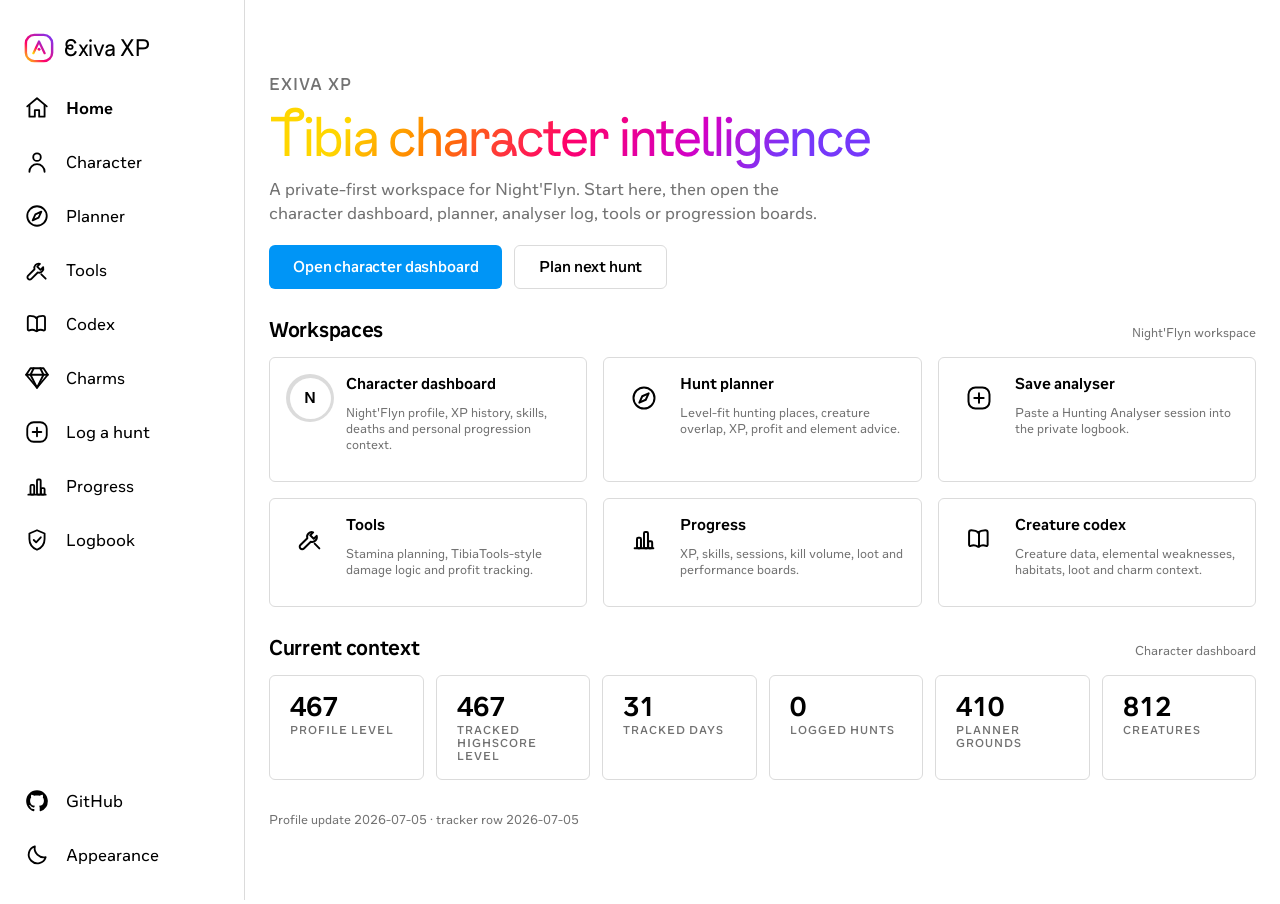
==== index.html @ 0beedae2 "Exiva XP owner-only history reset" ====
<!DOCTYPE html>
<html lang="en">
<head>
  <meta charset="UTF-8">
  <meta name="viewport" content="width=device-width, initial-scale=1.0">
  <meta name="description" content="Exiva XP — a private-first Tibia workspace for Night'Flyn's character dashboard, hunt planner, analyser log, tools, codex and progression analytics.">
  <title>Exiva XP</title>
  <link rel="icon" href="assets/img/mark.svg" type="image/svg+xml">
  <link rel="manifest" href="manifest.webmanifest">
  <link rel="apple-touch-icon" href="assets/img/icon-180.png">
  <meta name="theme-color" content="#ffffff" media="(prefers-color-scheme: light)">
  <meta name="theme-color" content="#0c1014" media="(prefers-color-scheme: dark)">
  <link rel="stylesheet" href="assets/css/base.css">
  <link rel="stylesheet" href="assets/css/pages.css">
</head>
<body>
  <a class="skip-link" href="#stage">Skip to content</a>
  <div class="shell">
    <aside id="rail" class="rail" aria-label="Sidebar"></aside>
    <main class="stage" id="main">
      <div class="stage-inner" id="stage">
        <noscript><p>Exiva XP needs JavaScript to read analysers and render the hunting data.</p></noscript>
        <div class="ghost" style="height:56px;margin-bottom:16px"></div>
        <div class="ghost" style="height:340px"></div>
      </div>
    </main>
  </div>
  <script type="module" src="assets/js/pages/home.js"></script>
</body>
</html>
---- assets/css/base.css ----
/*
 * Exiva XP — base layer: brand fonts, semantic tokens and the product app
 * shell (sidebar → icon rail → bottom tab bar). Token values come from the
 * Instagram Design System (nesleykent/instagram-design-system): light-first,
 * near-monochrome surfaces, one loud gradient, a single fixed action blue.
 */

/* ---------- brand typefaces ---------- */

@font-face {
  font-family: "Optimistic";
  src: url("../fonts/optimistic-vf.ttf") format("truetype");
  font-weight: 200 800;
  font-display: swap;
}
@font-face {
  font-family: "Instagram Sans Headline";
  src: url("../fonts/instagram-sans-headline.otf") format("opentype");
  font-weight: 400 800;
  font-display: swap;
}
@font-face {
  font-family: "Instagram Sans";
  src: url("../fonts/instagram-sans-regular.ttf") format("truetype");
  font-weight: 400;
  font-display: swap;
}
@font-face {
  font-family: "Instagram Sans";
  src: url("../fonts/instagram-sans-bold.ttf") format("truetype");
  font-weight: 700;
  font-display: swap;
}

/* ---------- tokens ---------- */

:root {
  /* brand gradient — the only saturated element */
  --grad-yellow: #FFD600;
  --grad-orange: #FF7A00;
  --grad-rose: #FF0169;
  --grad-magenta: #D300C5;
  --grad-purple: #7638FA;
  --grad-hero: linear-gradient(72.44deg, var(--grad-rose) 4.69%, var(--grad-magenta) 48.96%, var(--grad-purple) 92.19%);
  --grad-spectrum: linear-gradient(125deg, var(--grad-yellow) 15%, var(--grad-orange) 30%, var(--grad-rose), var(--grad-magenta) 70%, var(--grad-purple) 85%);
  --grad-story: conic-gradient(from 220deg, var(--grad-yellow), var(--grad-orange), var(--grad-rose), var(--grad-magenta), var(--grad-purple), var(--grad-yellow));

  /* semantic surfaces — light default */
  --surface: 255, 255, 255;
  --surface-2: 243, 245, 247;
  --surface-raised: 255, 255, 255;
  --ink: 0, 0, 0;
  --ink-2: 115, 115, 115;
  --icon: 38, 38, 38;
  --wash: 239, 239, 239;
  --line: 219, 219, 219;
  --line-strong: 168, 168, 168;
  --overlay: 0, 0, 0;
  --overlay-a: .05;

  /* fixed semantics — never theme-swap, matching the source's --web-always-* */
  --blue: 0, 149, 246;
  --blue-press: 24, 119, 242;
  --red: 237, 73, 86;
  --green: 88, 195, 34;
  --white-fixed: 255, 255, 255;

  /* element accents (data colour only) */
  --c-physical: 142, 142, 142;
  --c-earth: 88, 195, 34;
  --c-fire: 255, 122, 0;
  --c-energy: 118, 56, 250;
  --c-ice: 0, 149, 246;
  --c-holy: 255, 214, 0;
  --c-death: 211, 0, 197;

  /* type */
  --f-ui: "Optimistic", Montserrat, -apple-system, BlinkMacSystemFont, "Segoe UI", Helvetica, Arial, sans-serif;
  --f-wordmark: "Instagram Sans Headline", "Instagram Sans", "Helvetica Neue", Helvetica, Arial, sans-serif;
  --f-display: "Instagram Sans", "Helvetica Neue", Helvetica, Arial, sans-serif;
  --f-mono: ui-monospace, SFMono-Regular, Menlo, Consolas, monospace;

  /* spacing / shape / elevation */
  --s1: 4px; --s2: 8px; --s3: 12px; --s4: 16px; --s5: 20px;
  --s6: 24px; --s8: 32px; --s10: 40px; --s12: 48px; --s16: 64px;
  --r-sm: 4px; --r-input: 6px; --r-md: 8px; --r-lg: 12px; --r-xl: 16px;
  --r-pill: 1000px; --r-circle: 50%;
  --shadow-card: 0 2px 4px rgba(0,0,0,.1), 0 8px 16px rgba(0,0,0,.1);
  --shadow-float: 0 4px 12px rgba(0,0,0,.15);

  /* motion */
  --e-standard: cubic-bezier(.4, 0, .2, 1);
  --e-settle: cubic-bezier(.16, 1, .3, 1);
  --t-hover: 150ms;

  /* shell geometry */
  --rail: 245px;
  --rail-slim: 76px;
  --feed: 660px;
  --canvas: 1180px;

  color-scheme: light;
}

[data-appearance="dark"] {
  --surface: 12, 16, 20;
  --surface-2: 37, 41, 46;
  --surface-raised: 33, 35, 40;
  --ink: 245, 245, 245;
  --ink-2: 168, 168, 168;
  --icon: 245, 245, 245;
  --wash: 38, 38, 38;
  --line: 38, 38, 38;
  --line-strong: 85, 85, 85;
  --overlay: 255, 255, 255;
  --overlay-a: .1;
  color-scheme: dark;
}

@media (prefers-reduced-motion: reduce) {
  *, *::before, *::after { transition-duration: .01ms !important; animation-duration: .01ms !important; }
}

/* ---------- resets ---------- */

* { box-sizing: border-box; }

body {
  margin: 0;
  background: rgb(var(--surface));
  color: rgb(var(--ink));
  font-family: var(--f-ui);
  font-size: 14px;
  line-height: 18px;
  -webkit-font-smoothing: antialiased;
}

a { color: inherit; text-decoration: none; }
button { font-family: inherit; }
h1, h2, h3, h4 { margin: 0; font-weight: 700; }

.visually-hidden { position: absolute; width: 1px; height: 1px; overflow: hidden; clip: rect(0 0 0 0); }
.skip-link { position: fixed; left: -9999px; z-index: 200; background: rgb(var(--surface-raised)); padding: var(--s3) var(--s4); border-radius: var(--r-md); box-shadow: var(--shadow-float); }
.skip-link:focus { left: var(--s3); top: var(--s3); }
:focus-visible { outline: 2px solid rgb(var(--line-strong)); outline-offset: 2px; }

/* ---------- app shell ---------- */

.shell { display: flex; min-height: 100vh; }

.rail {
  position: sticky; top: 0; align-self: flex-start;
  width: var(--rail); height: 100vh; flex-shrink: 0;
  display: flex; flex-direction: column;
  padding: 8px 12px 20px;
  border-right: 1px solid rgb(var(--line));
  background: rgb(var(--surface));
  z-index: 50;
}

.wordmark {
  display: flex; align-items: center; gap: 10px;
  padding: 25px 12px 20px;
  font-family: var(--f-wordmark);
  font-weight: 700; font-size: 24px; letter-spacing: -.5px;
  white-space: nowrap;
}
.wordmark img, .wordmark svg { width: 30px; height: 30px; flex-shrink: 0; }

.rail-nav { display: flex; flex-direction: column; gap: 4px; flex: 1; }

.rail-item {
  display: flex; align-items: center; gap: 16px;
  padding: 12px; border: 0; border-radius: var(--r-md);
  background: transparent; color: rgb(var(--ink));
  font-size: 16px; line-height: 24px; font-weight: 400;
  cursor: pointer; white-space: nowrap;
  transition: background var(--t-hover) var(--e-standard);
}
.rail-item:hover { background: rgba(var(--overlay), var(--overlay-a)); }
.rail-item[aria-current="page"] { font-weight: 700; }
.rail-item svg { width: 26px; height: 26px; flex-shrink: 0; }

.rail-foot { display: flex; flex-direction: column; gap: 4px; }

/* icon rail on narrow desktop */
@media (max-width: 1100px) {
  .rail { width: var(--rail-slim); align-items: center; padding: 8px 8px 20px; }
  .wordmark span { display: none; }
  .wordmark { padding: 25px 0 20px; justify-content: center; }
  .rail-item span { display: none; }
  .rail-item { justify-content: center; width: 48px; }
}

/* bottom tab bar on mobile */
@media (max-width: 700px) {
  .shell { flex-direction: column; }
  .rail {
    position: fixed; top: auto; bottom: 0; left: 0; right: 0;
    width: 100%; height: 52px; flex-direction: row; align-items: center;
    justify-content: space-around; padding: 0 var(--s2);
    border-right: 0; border-top: 1px solid rgb(var(--line));
  }
  .wordmark, .rail-foot .theme-label { display: none; }
  .rail-nav { flex-direction: row; flex: 1; justify-content: space-around; gap: 0; }
  .rail-item { padding: 8px 6px; width: auto; }
  /* GitHub + appearance are utilities, not destinations — a floating
     corner cluster keeps the bottom tab bar to the real nav targets. */
  .rail-foot {
    position: fixed; top: var(--s2); right: var(--s2); z-index: 60;
    flex-direction: row; gap: 2px; padding: 2px;
    background: rgba(var(--surface), .92);
    backdrop-filter: blur(20px); -webkit-backdrop-filter: blur(20px);
    border: 1px solid rgb(var(--line)); border-radius: var(--r-pill);
  }
  .rail-foot .rail-item { padding: 8px; }
  /* the tab bar carries only the five daily-loop destinations; the rest
     stay in the desktop sidebar and on the home workspace grid */
  .rail-nav .rail-desktop-only { display: none; }
  main.stage { padding-bottom: 72px !important; }
}

main.stage {
  flex: 1; min-width: 0;
  padding: var(--s8) var(--s6) var(--s16);
}
.stage-inner { max-width: var(--canvas); margin: 0 auto; }
.stage-inner.narrow { max-width: var(--feed); }

/* ---------- primitives ----------
 * Button — three-tier action control (primary/secondary/tertiary), plus an
 * app-specific "destructive" tier using the system's own error colour.
 * Radius is 6px at every size — sizes vary padding/font only, never shape.
 */

.btn {
  display: inline-flex; align-items: center; justify-content: center; gap: var(--s2);
  min-height: 32px; padding: 7px var(--s4);
  border: 0; border-radius: var(--r-input);
  font-size: 14px; font-weight: 600; letter-spacing: -0.01em; cursor: pointer;
  transition: background var(--t-hover) var(--e-standard);
}
.btn-primary { background: rgb(var(--blue)); color: rgb(var(--white-fixed)); }
.btn-primary:hover { background: rgb(var(--blue-press)); }
.btn-secondary { background: rgb(var(--wash)); color: rgb(var(--ink)); }
.btn-secondary:hover { background: rgba(var(--overlay), calc(var(--overlay-a) * 2)); }
.btn-tertiary { background: transparent; color: rgb(var(--ink)); border: 1px solid rgb(var(--line)); }
.btn-tertiary:hover { background: rgba(var(--overlay), var(--overlay-a)); }
.btn-destructive { background: rgb(var(--red)); color: rgb(var(--white-fixed)); }
.btn[disabled] { opacity: .3; cursor: default; }
.btn-sm { min-height: 28px; padding: 5px var(--s3); font-size: 12px; }
.btn-lg { min-height: 44px; padding: 11px var(--s6); font-size: 15px; }

/* utility card — 6px radius matches the source's Card "utility" variant.
   The source keeps --shadow-card on at rest; here it's hover-only (.tile:hover)
   since hundreds of small cards render at once — an always-on shadow at this
   density reads as noisy, which conflicts with the source's own "used
   sparingly" guidance more than a resting-shadow mismatch would. */
.panel {
  background: rgb(var(--surface-raised));
  border: 1px solid rgb(var(--line));
  border-radius: var(--r-input);
}
.panel-pad { padding: var(--s5); }

.hairline { border: 0; border-top: 1px solid rgb(var(--line)); margin: var(--s5) 0; }

.eyebrow {
  font-size: 11px; line-height: 13px; font-weight: 600;
  letter-spacing: 1px; text-transform: uppercase;
  color: rgb(var(--ink-2));
}

.dim { color: rgb(var(--ink-2)); }
.fine { font-size: 12px; line-height: 16px; }
.num { font-variant-numeric: tabular-nums; }

input[type="text"], input[type="search"], input[type="number"], select, textarea {
  font-family: var(--f-ui); font-size: 14px;
  color: rgb(var(--ink));
  background: rgb(var(--surface-2));
  border: 1px solid transparent; border-radius: var(--r-input);
  padding: 8px 12px; min-height: 36px;
}
input:focus, select:focus, textarea:focus { outline: none; border-color: rgb(var(--line-strong)); }
textarea { width: 100%; font-family: var(--f-mono); font-size: 12px; line-height: 1.5; resize: vertical; }

label.lbl { display: grid; gap: 4px; }
label.lbl > .eyebrow { font-weight: 600; }
/* every filter field shares one width so a row of controls lines up evenly;
   lbl-wide/lbl-narrow are the only sanctioned exceptions (free text search,
   short numeric inputs) — never set width via inline style on a .lbl field. */
label.lbl > input, label.lbl > select { min-width: 160px; width: 100%; box-sizing: border-box; }
label.lbl.lbl-wide > input, label.lbl.lbl-wide > select { min-width: 220px; }
label.lbl.lbl-narrow > input, label.lbl.lbl-narrow > select { min-width: 96px; width: 96px; }
label.lbl > .sort-menu { min-width: 160px; width: 100%; box-sizing: border-box; }

/* Sort control — Apple HIG's menu pattern for a small mutually-exclusive
   option set: a button that opens an anchored list with a checkmark on the
   current choice, dismissed on pick or outside click. Replaces a native
   <select>, which read as an OS-chrome control next to the rest of this
   custom-styled system. */
.sort-menu { position: relative; }
.sort-menu-btn {
  display: flex; align-items: center; justify-content: space-between; gap: 8px;
  width: 100%; font-family: var(--f-ui); font-size: 14px; text-align: left; cursor: pointer;
  color: rgb(var(--ink)); background: rgb(var(--surface-2));
  border: 1px solid transparent; border-radius: var(--r-input);
  padding: 8px 12px; min-height: 36px;
}
.sort-menu-btn:hover { background: rgba(var(--overlay), calc(var(--overlay-a) * 2)); }
.sort-menu-btn:focus-visible, .sort-menu-btn[aria-expanded="true"] { outline: none; border-color: rgb(var(--line-strong)); }
.sort-menu-btn .value { overflow: hidden; text-overflow: ellipsis; white-space: nowrap; }
.sort-menu-btn .chevron { width: 16px; height: 16px; flex-shrink: 0; color: rgb(var(--ink-2)); transition: transform var(--t-hover) var(--e-standard); }
.sort-menu-btn[aria-expanded="true"] .chevron { transform: rotate(180deg); }
.sort-menu-list {
  position: absolute; top: calc(100% + 4px); left: 0; right: 0; z-index: 20;
  padding: 6px; margin: 0;
  background: rgb(var(--surface-raised)); border: 1px solid rgb(var(--line));
  border-radius: var(--r-lg); box-shadow: var(--shadow-float);
}
.sort-menu-item {
  display: flex; align-items: center; gap: 10px; width: 100%;
  padding: 9px 10px; border: 0; border-radius: var(--r-input);
  background: transparent; color: rgb(var(--ink)); font-family: var(--f-ui); font-size: 14px; text-align: left; cursor: pointer;
}
.sort-menu-item:hover { background: rgba(var(--overlay), var(--overlay-a)); }
.sort-menu-item .check { width: 16px; height: 16px; flex-shrink: 0; color: rgb(var(--blue)); visibility: hidden; }
.sort-menu-item[aria-checked="true"] .check { visibility: visible; }

/* gradient text — whole-word treatment only */
.grad-text {
  background: var(--grad-spectrum);
  -webkit-background-clip: text; background-clip: text;
  -webkit-text-fill-color: transparent; color: transparent;
}

/* story-ring avatar (grounds/creatures) */
.ring {
  display: inline-grid; place-items: center;
  width: 64px; height: 64px; border-radius: var(--r-circle);
  background: var(--grad-story);
  flex-shrink: 0;
}
.ring > .ring-core {
  display: grid; place-items: center;
  width: 56px; height: 56px; border-radius: var(--r-circle);
  background: rgb(var(--surface));
  font-weight: 700; font-size: 18px;
}
.ring.ring-quiet { background: rgb(var(--line)); }

.toast {
  position: fixed; left: 50%; bottom: var(--s6); transform: translateX(-50%);
  background: rgb(var(--ink)); color: rgb(var(--surface));
  padding: 10px var(--s5); border-radius: var(--r-md);
  font-size: 14px; z-index: 120; box-shadow: var(--shadow-float);
  animation: toast-rise .35s var(--e-settle);
}
@keyframes toast-rise { from { opacity: 0; transform: translate(-50%, 10px); } }
---- assets/css/pages.css ----
/* Exiva XP — page components layered on the shell primitives. */

/* ---------- home ---------- */

.hello {
  display: flex; flex-direction: column; gap: var(--s3);
  padding: var(--s10) 0 var(--s8);
}
.hello h1 {
  font-family: var(--f-wordmark);
  font-size: clamp(34px, 5vw, 56px); line-height: 1.02;
  letter-spacing: -2px; font-weight: 700;
}
.hello p { max-width: 560px; font-size: 16px; line-height: 24px; color: rgb(var(--ink-2)); margin: 0; }
.hello .actions { display: flex; gap: var(--s3); margin-top: var(--s2); flex-wrap: wrap; }

.pulse-row { display: grid; grid-template-columns: repeat(auto-fit, minmax(130px, 1fr)); gap: var(--s3); margin-bottom: var(--s8); }
.pulse { padding: var(--s4) var(--s5); }
.pulse .big { font-size: 26px; line-height: 28px; font-weight: 700; letter-spacing: 0; overflow-wrap: anywhere; }
.pulse .eyebrow { margin-top: 4px; }
.home-workspace .tile-top { align-items: flex-start; }
.home-workspace-icon {
  display: grid;
  place-items: center;
  width: 48px;
  height: 48px;
  flex: 0 0 48px;
  color: rgb(var(--ink));
}
.home-workspace-icon > svg {
  width: 28px;
  height: 28px;
}

/* stories rail of grounds */
.story-rail {
  display: flex; gap: var(--s4); overflow-x: auto;
  padding: var(--s4) 2px var(--s5);
  scrollbar-width: none;
}
.story-rail::-webkit-scrollbar { display: none; }
.story {
  display: flex; flex-direction: column; align-items: center; gap: 6px;
  width: 76px; flex-shrink: 0; text-align: center;
}
.story .cap {
  font-size: 12px; line-height: 15px; max-width: 76px;
  overflow: hidden; display: -webkit-box; -webkit-line-clamp: 2; -webkit-box-orient: vertical;
}
.story:hover .ring { filter: brightness(1.05); }

/* feed cards */
.feed { display: flex; flex-direction: column; gap: var(--s5); }
.post { overflow: hidden; }
.post-head { display: flex; align-items: center; gap: var(--s3); padding: var(--s3) var(--s4); }
.post-head .ring { width: 40px; height: 40px; }
.post-head .ring > .ring-core { width: 34px; height: 34px; font-size: 13px; }
.post-head .who { display: grid; }
.post-head .who b { font-size: 14px; }
.post-hero {
  display: grid; grid-template-columns: repeat(auto-fit, minmax(120px, 1fr));
  gap: 1px; background: rgb(var(--line));
  border-block: 1px solid rgb(var(--line));
}
.post-hero .cell { background: rgb(var(--surface-2)); padding: var(--s4); text-align: center; }
.post-hero .cell b { display: block; font-size: 18px; letter-spacing: -.3px; }
.post-body { padding: var(--s3) var(--s4) var(--s4); display: grid; gap: 6px; }

/* ---------- explore grid + filter bar ---------- */

.filter-bar {
  display: flex; flex-wrap: wrap; gap: var(--s2) var(--s3); align-items: flex-start;
  padding: var(--s4) 0 var(--s5);
  position: sticky; top: 0; z-index: 10;
  background: rgba(var(--surface), .92);
  backdrop-filter: blur(20px); -webkit-backdrop-filter: blur(20px);
}

/* .filter-more wraps every field except Search. On desktop it's `contents` —
   invisible to layout, its children are plain flex items of .filter-bar, so
   nothing above 700px changes. Below 700px it collapses behind a toggle
   button instead of packing 2-per-row, since even a packed grid still
   pushed the first result past the fold on real phones. */
.filter-toggle { display: none; }
.filter-more { display: contents; }

@media (max-width: 700px) {
  /* iOS Safari has a known compositing bug where a `position: sticky` element
     combined with `backdrop-filter` gets left behind as a stretched "ghost"
     copy mid-scroll, overlapping content below it. Drop both on mobile —
     the bar is short enough now (Search + a Filters toggle) that losing
     stick-while-scrolling isn't a real loss, and a plain flow bar sidesteps
     the whole bug class. */
  .filter-bar {
    flex-direction: column; align-items: stretch; gap: var(--s2); padding: var(--s3) 0 var(--s4);
    position: static; background: rgb(var(--surface));
    backdrop-filter: none; -webkit-backdrop-filter: none;
  }
  .filter-toggle {
    display: flex; align-items: center; justify-content: center; gap: 6px;
    min-height: 36px; padding: 0 var(--s4);
    background: rgb(var(--wash)); color: rgb(var(--ink));
    border: 0; border-radius: var(--r-input);
    font-size: 13px; font-weight: 600; cursor: pointer;
  }
  .filter-toggle .chevron { transition: transform var(--t-hover) var(--e-standard); }
  .filter-toggle[aria-expanded="true"] .chevron { transform: rotate(180deg); }
  .filter-more { display: none; grid-template-columns: 1fr 1fr; gap: var(--s2); }
  .filter-more.open { display: grid; }
  .filter-more .lbl, .filter-more .lbl-narrow { min-width: 0; width: auto; }
  .filter-more .lbl > input, .filter-more .lbl > select, .filter-more .lbl > .sort-menu,
  .filter-more .lbl-narrow > input, .filter-more .lbl-narrow > select { min-width: 0; width: 100%; }
  .filter-more > *:last-child { grid-column: 1 / -1; }
}

.count-line { margin: 0 0 var(--s3); }

.tiles { display: grid; grid-template-columns: repeat(auto-fill, minmax(280px, 1fr)); gap: var(--s4); }
.tile { display: flex; flex-direction: column; gap: var(--s3); padding: var(--s4); transition: box-shadow var(--t-hover) var(--e-standard); }
.tile:hover { box-shadow: var(--shadow-card); }
.tile-top { display: flex; align-items: center; gap: var(--s3); }
.tile-top .ring { width: 48px; height: 48px; }
.tile-top .ring > .ring-core { width: 41px; height: 41px; font-size: 15px; }
.tile-top .name { font-weight: 700; font-size: 15px; line-height: 19px; }
.tile-stats { display: flex; gap: var(--s5); }
.tile-stats .stat b { display: block; font-size: 16px; }
.tile-tags { display: flex; flex-wrap: wrap; gap: 6px; }

/* Badge — the source Badge component verbatim (the "LIVE" pattern): solid
   tone fill, white 11px/700 uppercase, 4px radius. Reserved for genuine
   STATUS indicators only: basis (Curated/Logged/Blended), admin's
   rules-check (Faulted/Flagged/Clean), evidence provenance. The neutral
   fill is the fixed 38,38,38 primary-icon value in both appearances —
   tone colours never theme-swap. */
.badge {
  display: inline-flex; align-items: center; gap: 4px;
  padding: 3px 7px; border-radius: var(--r-sm);
  font-size: 11px; line-height: 13px; font-weight: 700;
  letter-spacing: .5px; text-transform: uppercase;
  color: rgb(var(--white-fixed)); background: rgb(38, 38, 38);
  white-space: nowrap;
}
.badge-success { background: rgb(var(--green)); }
.badge-info { background: rgb(var(--blue)); }
.badge-error { background: rgb(var(--red)); }
/* the source Badge has no caution tone — the brand gradient's orange stop
   is the sanctioned extension (it is already the fire data colour) */
.badge-warning { background: rgb(var(--c-fire)); }

/* Pill — Exiva's quiet data/label chip (not a source component): soft wash
   fill, ink text. Categorical metadata (vocations, family/tier/rarity,
   loot, habitats) and the element readouts (pillEl) live here — solid
   uppercase badges on every label would out-shout the content. The source's
   Tag is NOT this either: that's the interactive filter chip from the brand
   type-tester, and this app currently has no such control. */
.pill {
  display: inline-flex; align-items: center; gap: 5px;
  padding: 2px 10px; border-radius: var(--r-pill);
  font-size: 12px; line-height: 18px; font-weight: 600;
  background: rgb(var(--wash)); color: rgb(var(--ink));
  white-space: nowrap;
}
/* element badges carry their element as a tone, exactly like the semantic
   tones below tint theirs: a soft wash of the element colour. Text stays
   ink for contrast (holy yellow and ice blue are unreadable as text
   colours in light mode). No dot — the source Badge has no such part. */
.pill[class*="el-"] { background: rgba(var(--el), .14); }
/* semantic tones, not colour names — matches the source Badge component's
   tone system (a fixed vocabulary of meanings, not literal hues) */
.pill-info { background: rgba(var(--blue), .12); color: rgb(var(--blue)); }
.pill-success { background: rgba(var(--green), .14); color: rgb(0, 130, 20); }
[data-appearance="dark"] .pill-success { color: rgb(var(--green)); }
.pill-error { background: rgba(var(--red), .12); color: rgb(var(--red)); }
.pill-warning { background: rgba(var(--c-fire), .14); color: rgb(var(--c-fire)); }

.el-physical { --el: var(--c-physical); }
.el-earth { --el: var(--c-earth); }
.el-fire { --el: var(--c-fire); }
.el-energy { --el: var(--c-energy); }
.el-ice { --el: var(--c-ice); }
.el-holy { --el: var(--c-holy); }
.el-death { --el: var(--c-death); }

/* creature artwork (official Tibia library GIFs) */
.critter {
  width: 48px; height: 48px; object-fit: contain;
  image-rendering: pixelated; flex-shrink: 0;
}
.critter-lg { width: 84px; height: 84px; }
.art-disc {
  display: grid; place-items: center; flex-shrink: 0;
  background: rgb(var(--surface-2)); border-radius: var(--r-lg);
}
.tile-top .art-disc { width: 56px; height: 56px; }
.masthead .art-disc { width: 108px; height: 108px; }

/* trust meter (confidence) */
.trust { display: inline-flex; align-items: center; gap: 6px; font-size: 12px; color: rgb(var(--ink-2)); }
.trust .seg { display: inline-flex; gap: 2px; }
.trust .seg i { width: 10px; height: 4px; border-radius: 2px; background: rgb(var(--wash)); }
.trust .seg i.on { background: rgb(var(--green)); }

/* ---------- data table ---------- */

.sheet { overflow-x: auto; }
table.grid { width: 100%; border-collapse: collapse; font-size: 14px; }
table.grid th, table.grid td { padding: 10px var(--s4); text-align: left; white-space: nowrap; }
table.grid th {
  font-size: 11px; letter-spacing: 1px; text-transform: uppercase; font-weight: 600;
  color: rgb(var(--ink-2)); border-bottom: 1px solid rgb(var(--line));
  cursor: pointer; user-select: none; position: sticky; top: 0;
  background: rgb(var(--surface-raised));
}
table.grid th.on { color: rgb(var(--ink)); }
table.grid td { border-bottom: 1px solid rgb(var(--line)); }
table.grid tr:last-child td { border-bottom: 0; }
table.grid tbody tr:hover { background: rgba(var(--overlay), var(--overlay-a)); }
table.grid .num { text-align: right; }
table.grid a { color: rgb(var(--blue)); font-weight: 600; }
.ok { color: rgb(var(--green)); font-weight: 600; }
.bad { color: rgb(var(--red)); font-weight: 600; }

/* ---------- detail pages ---------- */

.masthead { display: flex; align-items: center; gap: var(--s5); padding: var(--s6) 0 var(--s5); flex-wrap: wrap; }
.masthead .ring { width: 88px; height: 88px; }
.masthead .ring > .ring-core { width: 78px; height: 78px; font-size: 26px; }
.masthead h1 { font-size: 28px; line-height: 32px; letter-spacing: -.5px; }
.masthead .sub { display: flex; gap: var(--s2); flex-wrap: wrap; margin-top: var(--s2); }

.duo { display: grid; gap: var(--s4); grid-template-columns: 1fr; }
@media (min-width: 880px) { .duo { grid-template-columns: 1fr 1fr; } }

.facts { display: grid; grid-template-columns: repeat(auto-fit, minmax(140px, 1fr)); gap: var(--s2); }
.fact { background: rgb(var(--surface-2)); border-radius: var(--r-md); padding: 10px var(--s3); }
.fact b { display: block; font-size: 15px; }
.fact .meta-line { display: block; }

/* element meter */
.meter { display: grid; grid-template-columns: 68px 1fr 44px; gap: var(--s2); align-items: center; font-size: 13px; }
.meter + .meter { margin-top: 7px; }
.meter .lane { height: 7px; border-radius: var(--r-pill); background: rgb(var(--surface-2)); position: relative; overflow: visible; }
.meter .lane > .fill { position: absolute; inset: 0 auto 0 0; border-radius: var(--r-pill); background: rgb(var(--el, var(--ink-2))); }
.meter .lane > .baseline { position: absolute; top: -3px; bottom: -3px; width: 1px; background: rgb(var(--line-strong)); }
.meter .val { text-align: right; color: rgb(var(--ink-2)); }

.tips { margin: 0; padding-left: 18px; display: grid; gap: 6px; font-size: 14px; line-height: 20px; }

/* ---------- submit flow ---------- */

.steps { counter-reset: step; display: grid; gap: var(--s5); }
.step { position: relative; }
.step > .step-head { display: flex; align-items: center; gap: var(--s3); margin-bottom: var(--s3); }
.step > .step-head::before {
  counter-increment: step; content: counter(step);
  display: grid; place-items: center;
  width: 26px; height: 26px; border-radius: var(--r-circle);
  background: rgb(var(--ink)); color: rgb(var(--surface));
  font-size: 13px; font-weight: 700;
}
.step > .step-head h2 { font-size: 18px; }

.guess-list { display: grid; gap: var(--s2); }
.guess {
  display: flex; align-items: center; gap: var(--s3);
  padding: var(--s3) var(--s4); cursor: pointer;
  border: 1.5px solid rgb(var(--line)); border-radius: var(--r-input);
  background: rgb(var(--surface-raised));
  transition: border-color var(--t-hover) var(--e-standard);
}
.guess:hover { background: rgba(var(--overlay), var(--overlay-a)); }
.guess.picked { border-color: rgb(var(--blue)); }
.guess .pct { margin-left: auto; font-weight: 700; font-size: 15px; }

.note { border-radius: var(--r-md); padding: var(--s3) var(--s4); font-size: 14px; margin: var(--s2) 0; }
.note-red { background: rgba(var(--red), .08); color: rgb(var(--red)); }
.note-amber { background: rgba(var(--c-fire), .1); color: rgb(160, 80, 0); }
[data-appearance="dark"] .note-amber { color: rgb(var(--c-fire)); }
.note-green { background: rgba(var(--green), .1); color: rgb(0, 130, 20); }
[data-appearance="dark"] .note-green { color: rgb(var(--green)); }

.form-row { display: flex; flex-wrap: wrap; gap: var(--s3); }

/* ---------- character tools ---------- */

.tool-grid {
  display: grid;
  grid-template-columns: repeat(auto-fit, minmax(320px, 1fr));
  gap: var(--s4);
  align-items: start;
}
.tool-card {
  display: grid;
  gap: var(--s4);
}
.tool-wide {
  grid-column: 1 / -1;
}
.tool-head {
  display: flex;
  align-items: baseline;
  justify-content: space-between;
  gap: var(--s3);
}
.tool-head h2 {
  font-size: 18px;
  letter-spacing: -.2px;
}
.tool-fields {
  display: flex;
  flex-wrap: wrap;
  gap: var(--s3);
  align-items: end;
}
.tool-fields .lbl {
  min-width: 0;
}
.tool-result {
  display: grid;
  gap: var(--s3);
}
.tool-kpis {
  display: grid;
  grid-template-columns: repeat(auto-fit, minmax(126px, 1fr));
  gap: var(--s2);
}
.tool-kpis > span {
  display: grid;
  gap: 3px;
  min-height: 66px;
  padding: 10px var(--s3);
  background: rgb(var(--surface-2));
  border-radius: var(--r-md);
}
.tool-kpis b {
  font-size: 18px;
  line-height: 22px;
  font-variant-numeric: tabular-nums;
}
.tool-kpis small {
  color: rgb(var(--ink-2));
  font-size: 12px;
  line-height: 16px;
}
.mini-list {
  display: grid;
  gap: 6px;
  font-size: 13px;
  line-height: 18px;
}
.mini-list > span {
  padding: 8px 0;
  border-top: 1px solid rgb(var(--line));
}
.tool-creature-line {
  display: flex;
  align-items: center;
  gap: var(--s3);
}
.tool-creature-line > div {
  display: grid;
  gap: 2px;
}
.tool-result-grid {
  display: grid;
  grid-template-columns: repeat(auto-fill, minmax(270px, 1fr));
  gap: var(--s3);
}
.tool-mini-card {
  display: grid;
  gap: var(--s3);
  padding: var(--s4);
  border: 1px solid rgb(var(--line));
  border-radius: var(--r-input);
  background: rgb(var(--surface-raised));
  transition: background var(--t-hover) var(--e-standard), box-shadow var(--t-hover) var(--e-standard);
}
.tool-mini-card:hover {
  background: rgba(var(--overlay), var(--overlay-a));
  box-shadow: var(--shadow-card);
}
.tool-mini-card .tile-top {
  min-height: 56px;
}
.tool-creatures {
  margin: 0;
  overflow: hidden;
  text-overflow: ellipsis;
  white-space: nowrap;
}
.tool-columns {
  display: grid;
  grid-template-columns: repeat(auto-fit, minmax(240px, 1fr));
  gap: var(--s5);
}
.tool-columns .eyebrow {
  margin: 0 0 var(--s2);
}

@media (max-width: 700px) {
  .tool-grid { grid-template-columns: 1fr; }
  .tool-fields .lbl,
  .tool-fields .lbl.lbl-wide,
  .tool-fields .lbl.lbl-narrow { width: 100%; }
  .tool-fields .lbl > input,
  .tool-fields .lbl > select,
  .tool-fields .lbl.lbl-wide > input,
  .tool-fields .lbl.lbl-narrow > input,
  .tool-fields .lbl.lbl-narrow > select { min-width: 0; width: 100%; }
}

/* ---------- charts ---------- */

.viz { position: relative; }
.viz svg { display: block; width: 100%; height: auto; }
/* hover readout for flow() charts (attachFlowHover) */
.viz-tip {
  position: absolute; transform: translate(-50%, -130%);
  padding: 3px 8px; font-size: 12px; white-space: nowrap; pointer-events: none; z-index: 5;
  background: rgb(var(--surface-raised)); border: 1px solid rgb(var(--line));
  border-radius: var(--r-input); box-shadow: var(--shadow-float);
}
.viz .vbar { fill: rgb(var(--blue)); }
.viz .vbar:hover { fill: rgb(var(--blue-press)); }
.viz .vlabel { fill: rgb(var(--ink)); font-size: 12px; font-family: var(--f-ui); }
.viz .vvalue { fill: rgb(var(--ink-2)); font-size: 12px; font-family: var(--f-ui); }
.viz .vaxis { stroke: rgb(var(--line)); }
.viz .vtick { fill: rgb(var(--ink-2)); font-size: 11px; font-family: var(--f-ui); }
.viz .vline { fill: none; stroke: rgb(var(--blue)); stroke-width: 2; stroke-linecap: round; }
.viz .varea { fill: rgba(var(--blue), .1); }
.viz .vdot { fill: rgb(var(--blue)); }

.chart-controls { display: flex; justify-content: space-between; align-items: flex-start; gap: var(--s4); margin-bottom: var(--s3); flex-wrap: wrap; }
.chart-control-groups { display: flex; gap: var(--s2); flex-wrap: wrap; justify-content: flex-end; }
.chart-button-group { display: flex; gap: 6px; flex-wrap: wrap; }
.chart-controls .btn[aria-pressed="true"] { background: rgb(var(--ink)); border-color: rgb(var(--ink)); color: rgb(var(--surface)); }
#online-dynamic { scroll-margin-top: 84px; }
.timezone-controls { margin-bottom: var(--s4); }
.timezone-context { align-self: end; padding-bottom: 9px; }

.section { margin-top: var(--s8); }
.section > .section-bar { display: flex; align-items: baseline; justify-content: space-between; gap: var(--s3); margin-bottom: var(--s4); flex-wrap: wrap; }
.section > .section-bar h2 { font-size: 20px; letter-spacing: -.3px; }
.section-subhead { display: flex; align-items: baseline; justify-content: space-between; gap: var(--s3); margin: var(--s5) 0 var(--s2); flex-wrap: wrap; }
.section-subhead h3 { font-size: 15px; }
.section > .section-bar .fine,
.section-subhead .fine { min-width: 0; overflow-wrap: anywhere; }

@media (max-width: 700px) {
  .pulse { padding: var(--s3); }
  .pulse .big { font-size: 22px; line-height: 24px; }
}

/* skeleton shimmer */
.ghost {
  border-radius: var(--r-input);
  background: linear-gradient(90deg, rgb(var(--surface-2)) 25%, rgb(var(--wash)) 50%, rgb(var(--surface-2)) 75%);
  background-size: 200% 100%;
  animation: ghost 1.3s var(--e-standard) infinite;
}
@keyframes ghost { to { background-position: -200% 0; } }
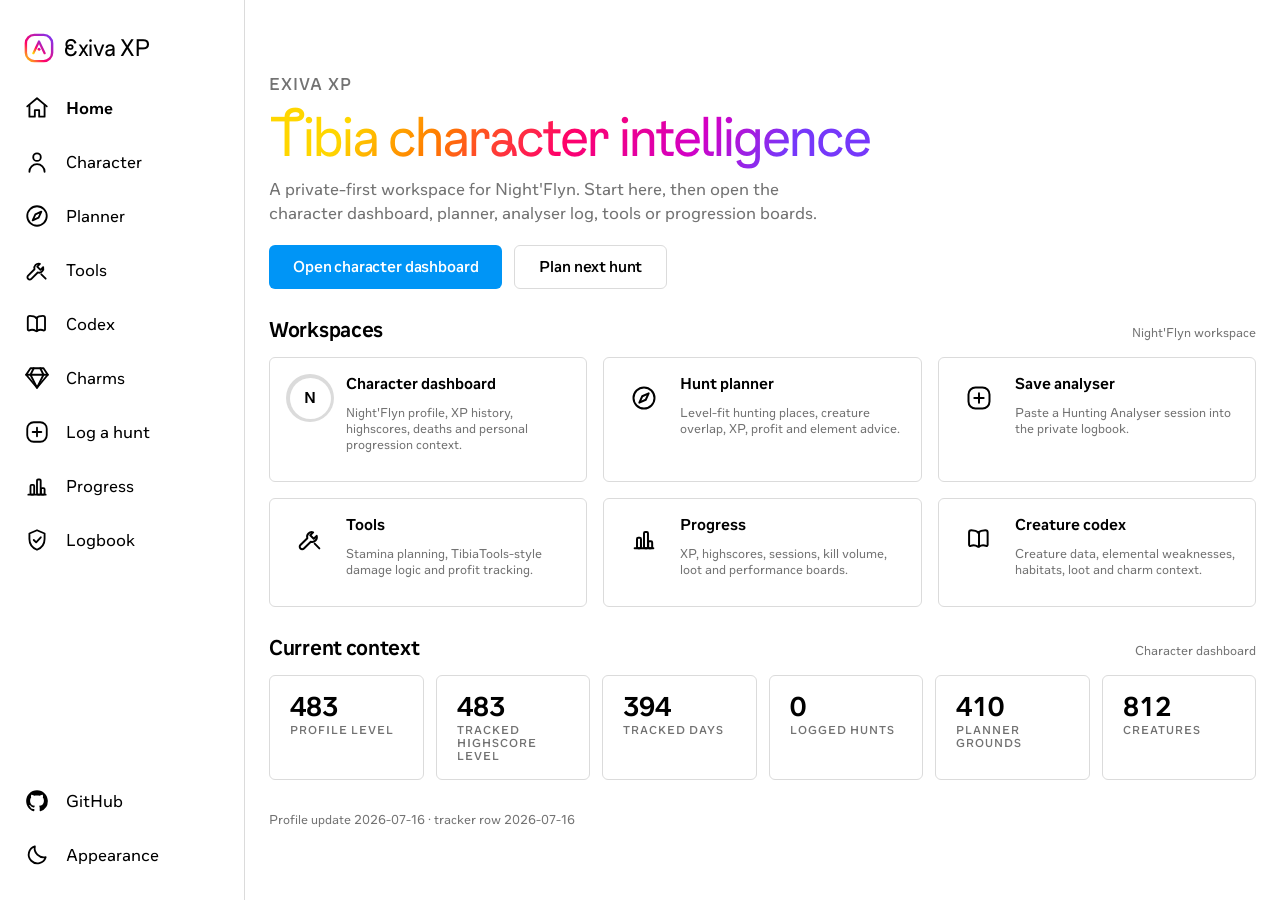
==== commit 05bc96cc: "fix: mobile chrome ignored the iPhone home-indicator safe area manifest.webmanifest declares "displa" ====
--- a/index.html
+++ b/index.html
@@ -2,7 +2,7 @@
 <html lang="en">
 <head>
   <meta charset="UTF-8">
-  <meta name="viewport" content="width=device-width, initial-scale=1.0">
+  <meta name="viewport" content="width=device-width, initial-scale=1.0, viewport-fit=cover">
   <meta name="description" content="Exiva XP — a private-first Tibia workspace for Night'Flyn's character dashboard, hunt planner, analyser log, tools, codex and progression analytics.">
   <title>Exiva XP</title>
   <link rel="icon" href="assets/img/mark.svg" type="image/svg+xml">
--- a/assets/css/base.css
+++ b/assets/css/base.css
@@ -88,9 +88,10 @@
   --shadow-card: 0 2px 4px rgba(0,0,0,.1), 0 8px 16px rgba(0,0,0,.1);
   --shadow-float: 0 4px 12px rgba(0,0,0,.15);
 
-  /* motion */
-  --e-standard: cubic-bezier(.4, 0, .2, 1);
-  --e-settle: cubic-bezier(.16, 1, .3, 1);
+  /* motion — curves match the source's --ig-ease-standard/--ig-ease-confident/--ig-ease-settle exactly */
+  --e-standard: cubic-bezier(.33, 0, .67, 1);
+  --e-confident: cubic-bezier(.7, 0, .3, 1);
+  --e-settle: cubic-bezier(0, .61, .28, .92);
   --t-hover: 150ms;
 
   /* shell geometry */
@@ -197,17 +198,20 @@
   .shell { flex-direction: column; }
   .rail {
     position: fixed; top: auto; bottom: 0; left: 0; right: 0;
-    width: 100%; height: 52px; flex-direction: row; align-items: center;
-    justify-content: space-around; padding: 0 var(--s2);
+    width: 100%; height: calc(52px + env(safe-area-inset-bottom));
+    flex-direction: row; align-items: center;
+    justify-content: space-around; padding: 0 var(--s2) env(safe-area-inset-bottom);
     border-right: 0; border-top: 1px solid rgb(var(--line));
   }
   .wordmark, .rail-foot .theme-label { display: none; }
   .rail-nav { flex-direction: row; flex: 1; justify-content: space-around; gap: 0; }
   .rail-item { padding: 8px 6px; width: auto; }
+  /* source IOSTabBar spec: icons render at 27px when the bar carries no labels */
+  .rail-nav .rail-item svg { width: 27px; height: 27px; }
   /* GitHub + appearance are utilities, not destinations — a floating
      corner cluster keeps the bottom tab bar to the real nav targets. */
   .rail-foot {
-    position: fixed; top: var(--s2); right: var(--s2); z-index: 60;
+    position: fixed; top: calc(var(--s2) + env(safe-area-inset-top)); right: var(--s2); z-index: 60;
     flex-direction: row; gap: 2px; padding: 2px;
     background: rgba(var(--surface), .92);
     backdrop-filter: blur(20px); -webkit-backdrop-filter: blur(20px);
@@ -217,7 +221,7 @@
   /* the tab bar carries only the five daily-loop destinations; the rest
      stay in the desktop sidebar and on the home workspace grid */
   .rail-nav .rail-desktop-only { display: none; }
-  main.stage { padding-bottom: 72px !important; }
+  main.stage { padding-bottom: calc(72px + env(safe-area-inset-bottom)) !important; }
 }
 
 main.stage {
@@ -279,8 +283,8 @@
   font-family: var(--f-ui); font-size: 14px;
   color: rgb(var(--ink));
   background: rgb(var(--surface-2));
-  border: 1px solid transparent; border-radius: var(--r-input);
-  padding: 8px 12px; min-height: 36px;
+  border: 1px solid rgb(var(--line)); border-radius: var(--r-input);
+  padding: 10px 12px; min-height: 36px;
 }
 input:focus, select:focus, textarea:focus { outline: none; border-color: rgb(var(--line-strong)); }
 textarea { width: 100%; font-family: var(--f-mono); font-size: 12px; line-height: 1.5; resize: vertical; }
@@ -305,8 +309,8 @@
   display: flex; align-items: center; justify-content: space-between; gap: 8px;
   width: 100%; font-family: var(--f-ui); font-size: 14px; text-align: left; cursor: pointer;
   color: rgb(var(--ink)); background: rgb(var(--surface-2));
-  border: 1px solid transparent; border-radius: var(--r-input);
-  padding: 8px 12px; min-height: 36px;
+  border: 1px solid rgb(var(--line)); border-radius: var(--r-input);
+  padding: 10px 12px; min-height: 36px;
 }
 .sort-menu-btn:hover { background: rgba(var(--overlay), calc(var(--overlay-a) * 2)); }
 .sort-menu-btn:focus-visible, .sort-menu-btn[aria-expanded="true"] { outline: none; border-color: rgb(var(--line-strong)); }
--- a/assets/css/pages.css
+++ b/assets/css/pages.css
@@ -187,6 +187,11 @@
   image-rendering: pixelated; flex-shrink: 0;
 }
 .critter-lg { width: 84px; height: 84px; }
+.imb-icon {
+  width: 32px; height: 32px; object-fit: contain;
+  image-rendering: pixelated; flex-shrink: 0;
+}
+.imb-icon-sm { width: 20px; height: 20px; }
 .art-disc {
   display: grid; place-items: center; flex-shrink: 0;
   background: rgb(var(--surface-2)); border-radius: var(--r-lg);
@@ -397,7 +402,481 @@
   margin: 0 0 var(--s2);
 }
 
+/* ---------- imbuement calculator modal ---------- */
+
+#imb-modal {
+  border: 0;
+  border-radius: var(--r-lg);
+  padding: 0;
+  background: transparent;
+  width: min(760px, 92vw);
+  max-height: 88vh;
+  overflow: auto;
+  color: rgb(var(--ink));
+  animation: modal-settle var(--t-hover) var(--e-confident);
+}
+#imb-modal::backdrop {
+  background: rgba(0, 0, 0, .5);
+  backdrop-filter: blur(20px); -webkit-backdrop-filter: blur(20px);
+}
+@keyframes modal-settle { from { opacity: 0; transform: scale(.96); } }
+#imb-modal .panel {
+  box-shadow: var(--shadow-float);
+}
+.imb-card { display: grid; gap: var(--s2); text-align: left; width: 100%; border: 1px solid rgb(var(--line)); cursor: pointer; }
+.imb-card-head {
+  display: flex;
+  justify-content: space-between;
+  align-items: center;
+  gap: var(--s3);
+}
+.imb-card-id {
+  display: flex;
+  align-items: center;
+  gap: var(--s3);
+  min-width: 0;
+}
+.imb-card-id > div {
+  display: grid;
+  min-width: 0;
+}
+.imb-card-id b {
+  overflow: hidden;
+  text-overflow: ellipsis;
+  white-space: nowrap;
+}
+.imb-card-price {
+  display: flex;
+  align-items: center;
+  gap: 4px;
+  font-size: 15px;
+  font-weight: 600;
+  font-variant-numeric: tabular-nums;
+  flex-shrink: 0;
+}
+.imb-card-price svg { width: 14px; height: 14px; }
+.imb-card-badge {
+  width: fit-content;
+}
+.imb-item-row {
+  display: flex;
+  align-items: center;
+  justify-content: space-between;
+  gap: 6px;
+  padding: 6px 0;
+}
+.imb-item-row-label {
+  display: flex;
+  align-items: center;
+  gap: 6px;
+}
+.imb-item-row-label svg { width: 15px; height: 15px; color: rgb(var(--ink-2)); }
+#imb-tier-cards { grid-template-columns: repeat(3, minmax(0, 1fr)); }
+.imb-row-actions {
+  display: flex;
+  align-items: center;
+  gap: 6px;
+  flex-shrink: 0;
+}
+.imb-tier-card {
+  display: flex;
+  flex-direction: column;
+  border: 1px solid rgb(var(--line));
+  border-radius: var(--r-input);
+  overflow: hidden;
+}
+.imb-tier-head {
+  display: flex;
+  align-items: center;
+  gap: var(--s3);
+  padding: var(--s3);
+  background: rgb(var(--surface-2));
+  border-bottom: 1px solid rgb(var(--line));
+}
+.imb-tier-head-text {
+  display: grid;
+  gap: 4px;
+}
+.imb-icon-lg { width: 44px; height: 44px; flex-shrink: 0; }
+.imb-tier-bonus {
+  margin: 0;
+  font-size: 13px;
+  font-weight: 600;
+}
+.imb-tier-text-basic { color: rgb(var(--green)); }
+.imb-tier-text-intricate { color: rgb(var(--blue)); }
+.imb-tier-text-powerful { color: rgb(var(--red)); }
+.imb-tier-items {
+  padding: var(--s2) var(--s3);
+  background: rgb(var(--surface-raised));
+}
+.imb-tier-items .imb-item-row + .imb-item-row {
+  border-top: 1px solid rgb(var(--line));
+}
+.imb-tier-total {
+  display: flex;
+  justify-content: space-between;
+  align-items: center;
+  padding: var(--s3);
+  background: rgb(var(--surface-2));
+  border-top: 1px solid rgb(var(--line));
+}
+.imb-tier-total b {
+  display: inline-flex;
+  align-items: center;
+  gap: 4px;
+  font-size: 16px;
+  font-variant-numeric: tabular-nums;
+}
+.imb-tier-total b svg { width: 14px; height: 14px; }
+.imb-tier-total-right {
+  display: flex;
+  align-items: center;
+  gap: var(--s2);
+}
+.imb-tier-alt {
+  margin: 0;
+  padding: 6px var(--s3);
+  display: block;
+  line-height: 16px;
+}
+.imb-tier-alt svg { width: 12px; height: 12px; margin: 0 2px; vertical-align: -2px; }
+/* IconButton "ghost" variant verbatim: transparent, fully circular, hover-only wash */
+.imb-copy-btn {
+  display: grid;
+  place-items: center;
+  width: 22px; height: 22px;
+  padding: 0; border: 0; background: transparent;
+  color: rgb(var(--ink-2)); cursor: pointer; border-radius: var(--r-circle);
+  transition: background var(--t-hover) var(--e-standard);
+}
+.imb-copy-btn svg { width: 15px; height: 15px; }
+.imb-copy-btn:hover { background: rgba(var(--overlay), var(--overlay-a)); color: rgb(var(--ink)); }
+.imb-price-input {
+  display: flex;
+  align-items: center;
+  gap: 6px;
+  min-width: 0;
+}
+.imb-price-input input {
+  width: 100px;
+  min-width: 0;
+}
+.imb-price-input-market input {
+  border-color: rgb(var(--blue));
+  background: rgba(var(--blue), 0.08);
+}
+.imb-card:focus-visible {
+  outline: none;
+  border-color: rgb(var(--line-strong));
+}
+
+/* ---------- character dashboard ---------- */
+
+/* Instagram-profile-header pattern: avatar+stat-row, then identity block,
+   then actions — stacked at every width, matching the source's own profile
+   header composition rather than a generic bordered-tile dashboard hero.
+   The gradient wash is the design system's own sanctioned "whole-surface"
+   use of the brand gradient (AGENTS.md §5) — unused anywhere else on this
+   page, so the hero is the one place it earns its keep. */
+.character-hero {
+  position: relative;
+  overflow: hidden;
+  display: flex;
+  flex-direction: column;
+  gap: var(--s4);
+  padding: var(--s5);
+}
+.character-hero::before {
+  content: "";
+  position: absolute; inset: 0;
+  background: var(--grad-spectrum);
+  opacity: .1;
+  pointer-events: none;
+}
+[data-appearance="dark"] .character-hero::before { opacity: .16; }
+.character-hero > * { position: relative; z-index: 1; }
+.hero-top {
+  display: flex;
+  align-items: center;
+  gap: var(--s5);
+}
+.hero-top .ring { width: 88px; height: 88px; flex: 0 0 88px; }
+.hero-top .ring-core { width: 78px; height: 78px; font-size: 26px; }
+.hero-stats {
+  display: flex;
+  gap: var(--s5);
+  min-width: 0;
+}
+.hero-stats > span {
+  display: grid;
+  gap: 2px;
+  padding-left: var(--s5);
+  border-left: 1px solid rgb(var(--line));
+  min-width: 0;
+}
+.hero-stats > span:first-child { padding-left: 0; border-left: 0; }
+.hero-stats b { font-size: 24px; line-height: 28px; letter-spacing: -.3px; overflow-wrap: anywhere; }
+.hero-stats small { color: rgb(var(--ink-2)); font-size: 11px; line-height: 14px; text-transform: uppercase; letter-spacing: .5px; font-weight: 600; }
+.hero-identity h1 {
+  font-family: var(--f-wordmark);
+  font-size: clamp(28px, 4vw, 40px);
+  line-height: 1.05;
+  letter-spacing: -1px;
+  font-weight: 700;
+}
+.character-lede {
+  max-width: 56ch;
+  margin-top: var(--s2);
+  color: rgb(var(--ink-2));
+  font-size: 14px;
+  line-height: 20px;
+}
+.dashboard-meta {
+  display: flex;
+  gap: var(--s2);
+  flex-wrap: wrap;
+  margin-top: var(--s2);
+}
+.hero-actions { display: flex; gap: var(--s3); flex-wrap: wrap; }
+.section-nav {
+  display: flex;
+  gap: var(--s2);
+  overflow-x: auto;
+  padding: var(--s3) 0;
+  scrollbar-width: none;
+  /* edge fade hints there are more tabs to scroll to, on either side */
+  -webkit-mask-image: linear-gradient(to right, transparent 0, black var(--s3), black calc(100% - var(--s6)), transparent 100%);
+  mask-image: linear-gradient(to right, transparent 0, black var(--s3), black calc(100% - var(--s6)), transparent 100%);
+}
+.section-nav::-webkit-scrollbar { display: none; }
+.section-nav a {
+  display: flex; align-items: center;
+  flex: 0 0 auto;
+  min-height: 44px; /* HIG minimum tap target */
+  padding: 0 var(--s4);
+  border-radius: var(--r-input);
+  background: rgb(var(--surface-2));
+  color: rgb(var(--ink));
+  font-size: 13px;
+  font-weight: 600;
+}
+.section-nav a:hover { background: rgba(var(--overlay), calc(var(--overlay-a) * 2)); }
+.section-nav a[aria-current="true"] { background: rgb(var(--ink)); color: rgb(var(--surface)); }
+.chart-shell {
+  display: grid;
+  grid-template-columns: minmax(0, 1fr) 280px;
+  gap: var(--s4);
+  align-items: stretch;
+}
+.chart-inspector {
+  display: grid;
+  align-content: start;
+  gap: var(--s3);
+  padding: var(--s4);
+  border: 1px solid rgb(var(--line));
+  border-radius: var(--r-input);
+  background: rgb(var(--surface-2));
+}
+.inspector-head {
+  display: flex;
+  align-items: center;
+  justify-content: space-between;
+  gap: var(--s2);
+}
+.mini-metrics {
+  display: grid;
+  grid-template-columns: repeat(auto-fit, minmax(96px, 1fr));
+  gap: var(--s2);
+}
+.mini-metrics > span {
+  display: grid;
+  gap: 2px;
+  min-width: 0;
+}
+.mini-metrics b {
+  font-size: 15px;
+  line-height: 18px;
+  overflow-wrap: anywhere;
+}
+.mini-metrics small {
+  color: rgb(var(--ink-2));
+  font-size: 11px;
+  line-height: 14px;
+}
+.profile-panel { display: grid; gap: var(--s4); }
+/* the one synthesized conclusion this page leads with — bigger and bolder
+   than every other number on the page so it reads first, not just first in
+   DOM order. XP-to-next, avg pace, projected date and days-remaining all
+   describe progress toward the same goal, so they live in this one card
+   instead of as separate metrics scattered across the page. */
+.progression-card { display: grid; gap: var(--s4); align-content: start; }
+.insight-headline {
+  font-size: 19px;
+  line-height: 26px;
+  font-weight: 600;
+  letter-spacing: -.2px;
+}
+.insight-actions { display: flex; gap: var(--s2); flex-wrap: wrap; }
+.profile-groups {
+  display: grid;
+  grid-template-columns: repeat(2, minmax(0, 1fr));
+  gap: var(--s4);
+}
+.profile-group h3 {
+  margin-bottom: var(--s2);
+  font-size: 14px;
+  line-height: 18px;
+}
+.profile-group dl {
+  display: grid;
+  gap: var(--s2);
+}
+.profile-group div {
+  display: grid;
+  grid-template-columns: minmax(88px, .4fr) minmax(0, 1fr);
+  gap: var(--s3);
+  align-items: baseline;
+}
+.profile-group dt {
+  color: rgb(var(--ink-2));
+  font-size: 11px;
+  line-height: 14px;
+  text-transform: uppercase;
+  font-weight: 700;
+}
+.profile-group dd {
+  min-width: 0;
+  font-size: 13px;
+  line-height: 18px;
+  overflow-wrap: anywhere;
+}
+.narrative-strip {
+  display: grid;
+  grid-template-columns: repeat(auto-fit, minmax(160px, 1fr));
+  gap: var(--s3);
+  margin-bottom: var(--s4);
+}
+.narrative-strip > span,
+.metric-tile {
+  display: grid;
+  gap: 2px;
+  min-width: 0;
+  padding: var(--s4);
+  border: 1px solid rgb(var(--line));
+  border-radius: var(--r-input);
+  background: rgb(var(--surface-2));
+}
+.narrative-strip b { font-size: 18px; line-height: 22px; overflow-wrap: anywhere; }
+.narrative-strip small {
+  color: rgb(var(--ink-2));
+  font-size: 11px;
+  line-height: 14px;
+}
+.prediction-panel { margin-top: var(--s4); }
+.event-grid {
+  display: grid;
+  grid-template-columns: repeat(auto-fit, minmax(320px, 1fr));
+  gap: var(--s4);
+}
+.event-panel,
+.next-block {
+  min-width: 0;
+}
+.detail-block {
+  margin-top: var(--s4);
+  border-top: 1px solid rgb(var(--line));
+  padding-top: var(--s3);
+}
+.detail-block.compact { margin-top: 0; }
+.detail-block summary {
+  cursor: pointer;
+  color: rgb(var(--ink));
+  font-size: 13px;
+  font-weight: 700;
+  /* HIG minimum 44pt tap target — the text line alone is ~18px tall */
+  display: flex; align-items: center; min-height: 44px;
+  margin: -14px 0;
+}
+.detail-block summary:hover { color: rgb(var(--blue)); }
+.detail-block:not([open]) > :not(summary) { display: none; }
+.detail-block > :not(summary) { margin-top: var(--s3); }
+.detail-grid { margin-top: var(--s3); }
+.section-subhead.first { margin-top: 0; }
+.hunt-log-panel {
+  margin-top: var(--s4);
+  padding-top: var(--s4);
+  border-top: 1px solid rgb(var(--line));
+}
+.hunt-log-panel .pulse-row { margin-bottom: var(--s4); }
+.skill-grid {
+  display: grid;
+  grid-template-columns: repeat(auto-fit, minmax(260px, 1fr));
+  gap: var(--s3);
+}
+.skill-card {
+  display: grid;
+  gap: var(--s3);
+  padding: var(--s4);
+}
+.skill-card-head {
+  display: flex;
+  align-items: flex-start;
+  justify-content: space-between;
+  gap: var(--s3);
+}
+.skill-card-head h3 {
+  font-size: 15px;
+  line-height: 19px;
+}
+.skill-card-head > b {
+  font-size: 22px;
+  line-height: 26px;
+}
+.sparkline {
+  min-height: 58px;
+  display: grid;
+  align-items: center;
+}
+.sparkline-svg {
+  width: 100%;
+  height: auto;
+  display: block;
+}
+.sparkline .vline { fill: none; stroke: rgb(var(--blue)); stroke-width: 2; stroke-linecap: round; }
+.sparkline .varea { fill: rgba(var(--blue), .1); }
+.sparkline .vdot { fill: rgb(var(--blue)); }
+.sparkline .vtick { fill: rgb(var(--ink-2)); font-size: 11px; font-family: var(--f-ui); }
+
+/* one featured metric (full trend card) beside a compact list for the rest —
+   the old equal-weight card grid made the one card with a real trend look
+   like a rendering bug next to five that had none */
+.skill-feature-row {
+  display: grid;
+  grid-template-columns: minmax(280px, 1.1fr) minmax(240px, .9fr);
+  gap: var(--s3);
+  align-items: start;
+}
+.skill-feature { display: grid; gap: var(--s4); padding: var(--s5); }
+.skill-feature .skill-card-head h3 { font-size: 17px; line-height: 21px; }
+.skill-feature .skill-card-head > b { font-size: 28px; line-height: 32px; }
+.sparkline-lg { min-height: 84px; }
+.hs-list { padding: 0 var(--s4); }
+.hs-row {
+  display: flex;
+  align-items: baseline;
+  justify-content: space-between;
+  gap: var(--s3);
+  padding: var(--s3) 0;
+}
+.hs-row + .hs-row { border-top: 1px solid rgb(var(--line)); }
+.hs-row-label { display: grid; gap: 2px; min-width: 0; }
+.hs-row-label b { font-size: 14px; }
+.hs-row-value { display: grid; gap: 2px; text-align: right; flex-shrink: 0; }
+.hs-row-value b { font-size: 15px; }
+
 @media (max-width: 700px) {
+  #imb-tier-cards { grid-template-columns: 1fr; }
   .tool-grid { grid-template-columns: 1fr; }
   .tool-fields .lbl,
   .tool-fields .lbl.lbl-wide,
@@ -407,6 +886,33 @@
   .tool-fields .lbl.lbl-wide > input,
   .tool-fields .lbl.lbl-narrow > input,
   .tool-fields .lbl.lbl-narrow > select { min-width: 0; width: 100%; }
+  .character-hero { padding: var(--s4); }
+  .hero-top { gap: var(--s4); }
+  .hero-top .ring { width: 64px; height: 64px; flex: 0 0 64px; }
+  .hero-top .ring-core { width: 56px; height: 56px; font-size: 18px; }
+  .hero-stats { gap: var(--s4); }
+  .hero-stats > span { padding-left: var(--s4); }
+  .hero-stats b { font-size: 17px; line-height: 20px; }
+  .character-lede {
+    overflow: hidden; display: -webkit-box;
+    -webkit-line-clamp: 2; -webkit-box-orient: vertical;
+  }
+  .hero-actions .btn { width: 100%; }
+  .chart-shell {
+    grid-template-columns: 1fr;
+  }
+  .chart-inspector {
+    padding: var(--s3);
+  }
+  .profile-groups,
+  .event-grid,
+  .skill-feature-row {
+    grid-template-columns: 1fr;
+  }
+  .profile-group div {
+    grid-template-columns: 1fr;
+    gap: 1px;
+  }
 }
 
 /* ---------- charts ---------- */
@@ -432,11 +938,10 @@
 
 .chart-controls { display: flex; justify-content: space-between; align-items: flex-start; gap: var(--s4); margin-bottom: var(--s3); flex-wrap: wrap; }
 .chart-control-groups { display: flex; gap: var(--s2); flex-wrap: wrap; justify-content: flex-end; }
+/* the metric/range toggles are this page's primary chart controls — HIG minimum tap target */
+.chart-controls .btn { min-height: 44px; }
 .chart-button-group { display: flex; gap: 6px; flex-wrap: wrap; }
 .chart-controls .btn[aria-pressed="true"] { background: rgb(var(--ink)); border-color: rgb(var(--ink)); color: rgb(var(--surface)); }
-#online-dynamic { scroll-margin-top: 84px; }
-.timezone-controls { margin-bottom: var(--s4); }
-.timezone-context { align-self: end; padding-bottom: 9px; }
 
 .section { margin-top: var(--s8); }
 .section > .section-bar { display: flex; align-items: baseline; justify-content: space-between; gap: var(--s3); margin-bottom: var(--s4); flex-wrap: wrap; }
@@ -445,6 +950,12 @@
 .section-subhead h3 { font-size: 15px; }
 .section > .section-bar .fine,
 .section-subhead .fine { min-width: 0; overflow-wrap: anywhere; }
+/* invisible tap-padding so header-row action links (e.g. "Open full planner")
+   hit the HIG 44pt minimum without changing their visual size or position */
+.section-bar a.fine, .section-subhead a.fine {
+  display: inline-flex; align-items: center;
+  min-height: 44px; margin: -14px 0;
+}
 
 @media (max-width: 700px) {
   .pulse { padding: var(--s3); }
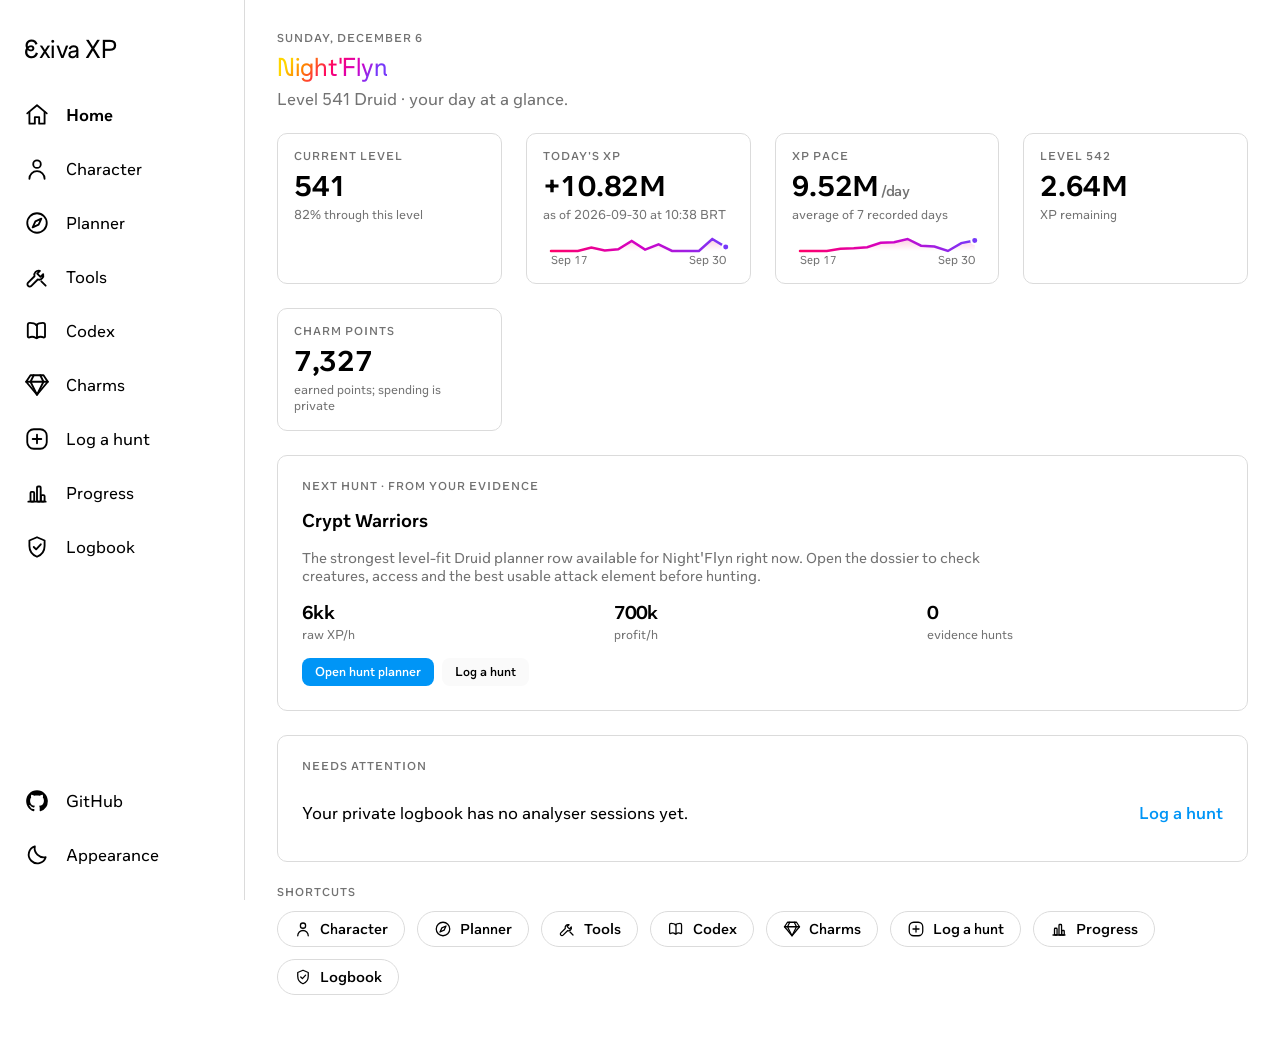
==== commit 0f33c988: "fix: consolidate shared tokens, fragments and engine math One source per concern: daily XP gains/pac" ====
--- a/index.html
+++ b/index.html
@@ -14,14 +14,14 @@
   <link rel="stylesheet" href="assets/css/pages.css">
 </head>
 <body>
-  <a class="skip-link" href="#stage">Skip to content</a>
+  <button type="button" class="skip-link" data-skip-stage>Skip to content</button>
   <div class="shell">
     <aside id="rail" class="rail" aria-label="Sidebar"></aside>
     <main class="stage" id="main">
       <div class="stage-inner" id="stage">
-        <noscript><p>Exiva XP needs JavaScript to read analysers and render the hunting data.</p></noscript>
-        <div class="ghost" style="height:56px;margin-bottom:16px"></div>
-        <div class="ghost" style="height:340px"></div>
+        <noscript><p>Exiva XP needs JavaScript to render this page.</p></noscript>
+        <div class="ghost ghost-head"></div>
+        <div class="ghost ghost-body"></div>
       </div>
     </main>
   </div>
--- a/assets/css/base.css
+++ b/assets/css/base.css
@@ -43,7 +43,18 @@
   --grad-purple: #7638FA;
   --grad-hero: linear-gradient(72.44deg, var(--grad-rose) 4.69%, var(--grad-magenta) 48.96%, var(--grad-purple) 92.19%);
   --grad-spectrum: linear-gradient(125deg, var(--grad-yellow) 15%, var(--grad-orange) 30%, var(--grad-rose), var(--grad-magenta) 70%, var(--grad-purple) 85%);
-  --grad-story: conic-gradient(from 220deg, var(--grad-yellow), var(--grad-orange), var(--grad-rose), var(--grad-magenta), var(--grad-purple), var(--grad-yellow));
+  --grad-story: conic-gradient(from 210deg, var(--grad-yellow), var(--grad-orange), var(--grad-rose), var(--grad-magenta), var(--grad-purple), var(--grad-yellow));
+
+  /* RGB-triple twins of the --grad-* hex stops, for contexts that need
+     rgb(var(--x)) composability (donut segments, chart legend swatches) —
+     the categorical brand-hue set (AGENTS.md §5),
+     for non-elemental categorical groupings (grounds, sources), never
+     elemental data (--c-* stays reserved for that). */
+  --brand-rose: 255, 1, 105;
+  --brand-magenta: 211, 0, 197;
+  --brand-purple: 118, 56, 250;
+  --brand-orange: 255, 122, 0;
+  --brand-yellow: 255, 214, 0;
 
   /* semantic surfaces — light default */
   --surface: 255, 255, 255;
@@ -53,10 +64,33 @@
   --ink-2: 115, 115, 115;
   --icon: 38, 38, 38;
   --wash: 239, 239, 239;
+  /* the source's --ig-secondary-button (button fill) is a shade lighter than
+     --ig-highlight-background/--wash in light mode (250 vs 239) though they
+     collapse to the same value in dark (38); kept distinct so real buttons
+     (.btn-secondary) don't borrow the badge/skeleton tone. */
+  --surface-btn2: 250, 250, 250;
+  --surface-btn2-hover: 219, 219, 219;
   --line: 219, 219, 219;
+  /* the source's --ig-separator (list/section dividers, --line above) and
+     --ig-stroke (visible borders on cards/buttons/inputs) share one value
+     in light mode (219) but diverge sharply in dark (38 vs 85) — collapsing
+     them into a single token made every control's border nearly invisible
+     in dark mode. --stroke is --ig-stroke; keep --line for actual dividers. */
+  --stroke: 219, 219, 219;
   --line-strong: 168, 168, 168;
   --overlay: 0, 0, 0;
   --overlay-a: .05;
+  /* --ig-tertiary-button-border/-hover — distinct from --stroke/--wash: the
+     source's tertiary button border is darker than its general --ig-stroke
+     in dark mode (54 vs 85), and its hover wash doesn't match --wash exactly
+     in light mode (245 vs 239) */
+  --tertiary-border: 219, 219, 219;
+  --tertiary-hover: 245, 245, 245;
+  /* status tones used as TEXT: the fixed --green and warning orange are too
+     light to read on a light surface, so light mode darkens them; dark mode
+     uses the fixed tones themselves. Fills and washes keep the fixed tones. */
+  --ink-success: 0, 130, 20;
+  --ink-warning: 160, 80, 0;
 
   /* fixed semantics — never theme-swap, matching the source's --web-always-* */
   --blue: 0, 149, 246;
@@ -64,18 +98,24 @@
   --red: 237, 73, 86;
   --green: 88, 195, 34;
   --white-fixed: 255, 255, 255;
-
-  /* element accents (data colour only) */
+  /* the source Badge's neutral fill: the primary-icon value, fixed in both appearances */
+  --neutral-fixed: 38, 38, 38;
+
+  /* element accents (data colour only) — aliased to the fixed/brand tokens
+     above wherever the design system already reused that hue (fire=orange,
+     energy=purple, ice=blue, holy=yellow, death=magenta, earth=green); only
+     physical has no other home. Aliasing instead of repeating the literal
+     stops the two systems from silently drifting apart if either is retuned. */
   --c-physical: 142, 142, 142;
-  --c-earth: 88, 195, 34;
-  --c-fire: 255, 122, 0;
-  --c-energy: 118, 56, 250;
-  --c-ice: 0, 149, 246;
-  --c-holy: 255, 214, 0;
-  --c-death: 211, 0, 197;
+  --c-earth: var(--green);
+  --c-fire: var(--brand-orange);
+  --c-energy: var(--brand-purple);
+  --c-ice: var(--blue);
+  --c-holy: var(--brand-yellow);
+  --c-death: var(--brand-magenta);
 
   /* type */
-  --f-ui: "Optimistic", Montserrat, -apple-system, BlinkMacSystemFont, "Segoe UI", Helvetica, Arial, sans-serif;
+  --f-ui: "Optimistic", Montserrat, -apple-system, BlinkMacSystemFont, "Segoe UI", Helvetica, Arial, "Noto Sans", sans-serif;
   --f-wordmark: "Instagram Sans Headline", "Instagram Sans", "Helvetica Neue", Helvetica, Arial, sans-serif;
   --f-display: "Instagram Sans", "Helvetica Neue", Helvetica, Arial, sans-serif;
   --f-mono: ui-monospace, SFMono-Regular, Menlo, Consolas, monospace;
@@ -83,38 +123,56 @@
   /* spacing / shape / elevation */
   --s1: 4px; --s2: 8px; --s3: 12px; --s4: 16px; --s5: 20px;
   --s6: 24px; --s8: 32px; --s10: 40px; --s12: 48px; --s16: 64px;
-  --r-sm: 4px; --r-input: 6px; --r-md: 8px; --r-lg: 12px; --r-xl: 16px;
+  --r-xs: 2px; --r-sm: 4px; --r-input: 8px; --r-md: 8px; --r-card: 10px; --r-lg: 12px; --r-xl: 16px;
   --r-pill: 1000px; --r-circle: 50%;
-  --shadow-card: 0 2px 4px rgba(0,0,0,.1), 0 8px 16px rgba(0,0,0,.1);
-  --shadow-float: 0 4px 12px rgba(0,0,0,.15);
+  /* the source defines one shadow value for all three contexts
+     (--ig-shadow-card/-dropdown/-float all equal "0 0 10px rgba(0,0,0,.2)") —
+     kept as three named tokens for call-site clarity, but identical */
+  --shadow-card: 0 0 10px rgba(0,0,0,.2);
+  --shadow-float: 0 0 10px rgba(0,0,0,.2);
+  --shadow-dropdown: 0 0 10px rgba(0,0,0,.2);
+
+  /* type scale — named after the source's paired system-N tokens */
+  --fs-10: 10px; --fs-11: 11px; --fs-12: 12px; --fs-13: 13px; --fs-14: 14px;
+  --fs-15: 15px; --fs-16: 16px; --fs-17: 17px; --fs-18: 18px; --fs-20: 20px;
+  --fs-22: 22px; --fs-24: 24px; --fs-26: 26px; --fs-28: 28px; --fs-32: 32px;
 
   /* motion — curves match the source's --ig-ease-standard/--ig-ease-confident/--ig-ease-settle exactly */
   --e-standard: cubic-bezier(.33, 0, .67, 1);
   --e-confident: cubic-bezier(.7, 0, .3, 1);
   --e-settle: cubic-bezier(0, .61, .28, .92);
   --t-hover: 150ms;
+  --t-reveal: 666ms; /* matches the source's --ig-duration-reveal */
 
   /* shell geometry */
   --rail: 245px;
   --rail-slim: 76px;
   --feed: 660px;
-  --canvas: 1180px;
+  --canvas: 1060px;
+  --tap: 44px;
 
   color-scheme: light;
 }
 
 [data-appearance="dark"] {
-  --surface: 12, 16, 20;
+  --surface: 12, 16, 20; /* the source's --ig-primary-background — not pure black */
   --surface-2: 37, 41, 46;
   --surface-raised: 33, 35, 40;
   --ink: 245, 245, 245;
   --ink-2: 168, 168, 168;
   --icon: 245, 245, 245;
   --wash: 38, 38, 38;
+  --surface-btn2: 38, 38, 38;
+  --surface-btn2-hover: 38, 38, 38;
   --line: 38, 38, 38;
+  --stroke: 85, 85, 85;
   --line-strong: 85, 85, 85;
   --overlay: 255, 255, 255;
   --overlay-a: .1;
+  --tertiary-border: 54, 54, 54;
+  --tertiary-hover: 38, 38, 38;
+  --ink-success: var(--green);
+  --ink-warning: var(--brand-orange);
   color-scheme: dark;
 }
 
@@ -125,25 +183,31 @@
 /* ---------- resets ---------- */
 
 * { box-sizing: border-box; }
+
+/* The UA's own `[hidden] { display: none }` loses to any class that sets a
+   display — `.filter-bar` is `display: flex`, so hiding it by attribute did
+   nothing until this rule. Anything marked hidden is hidden, full stop. */
+[hidden] { display: none !important; }
 
 body {
   margin: 0;
   background: rgb(var(--surface));
   color: rgb(var(--ink));
   font-family: var(--f-ui);
-  font-size: 14px;
-  line-height: 18px;
+  font-size: var(--fs-16);
+  line-height: normal;
   -webkit-font-smoothing: antialiased;
 }
 
 a { color: inherit; text-decoration: none; }
 button { font-family: inherit; }
 h1, h2, h3, h4 { margin: 0; font-weight: 700; }
+h1 { font-family: var(--f-wordmark); font-size: var(--fs-26); line-height: 28px; letter-spacing: -.26px; }
 
 .visually-hidden { position: absolute; width: 1px; height: 1px; overflow: hidden; clip: rect(0 0 0 0); }
-.skip-link { position: fixed; left: -9999px; z-index: 200; background: rgb(var(--surface-raised)); padding: var(--s3) var(--s4); border-radius: var(--r-md); box-shadow: var(--shadow-float); }
+.skip-link { position: fixed; left: -9999px; min-height: var(--tap); z-index: 200; background: rgb(var(--surface-raised)); color: rgb(var(--ink)); padding: var(--s3) var(--s4); border: 0; border-radius: var(--r-md); box-shadow: var(--shadow-float); font: inherit; cursor: pointer; }
 .skip-link:focus { left: var(--s3); top: var(--s3); }
-:focus-visible { outline: 2px solid rgb(var(--line-strong)); outline-offset: 2px; }
+:focus-visible { outline: 2px solid rgb(var(--blue)); outline-offset: 2px; }
 
 /* ---------- app shell ---------- */
 
@@ -153,7 +217,8 @@
   position: sticky; top: 0; align-self: flex-start;
   width: var(--rail); height: 100vh; flex-shrink: 0;
   display: flex; flex-direction: column;
-  padding: 8px 12px 20px;
+  gap: var(--s1);
+  padding: var(--s2) var(--s3) var(--s5);
   border-right: 1px solid rgb(var(--line));
   background: rgb(var(--surface));
   z-index: 50;
@@ -161,20 +226,21 @@
 
 .wordmark {
   display: flex; align-items: center; gap: 10px;
-  padding: 25px 12px 20px;
+  padding: var(--s6) var(--s3) var(--s5);
   font-family: var(--f-wordmark);
-  font-weight: 700; font-size: 24px; letter-spacing: -.5px;
+  font-weight: 700; font-size: var(--fs-26); line-height: normal; letter-spacing: -.5px;
   white-space: nowrap;
 }
-.wordmark img, .wordmark svg { width: 30px; height: 30px; flex-shrink: 0; }
-
-.rail-nav { display: flex; flex-direction: column; gap: 4px; flex: 1; }
+.wordmark svg { width: 30px; height: 30px; flex-shrink: 0; }
+.wordmark svg { display: none; }
+
+.rail-nav { display: flex; flex-direction: column; gap: var(--s1); flex: 1; }
 
 .rail-item {
-  display: flex; align-items: center; gap: 16px;
-  padding: 12px; border: 0; border-radius: var(--r-md);
+  display: flex; align-items: center; gap: var(--s4);
+  padding: var(--s3); border: 0; border-radius: var(--r-md);
   background: transparent; color: rgb(var(--ink));
-  font-size: 16px; line-height: 24px; font-weight: 400;
+  font-size: var(--fs-16); line-height: normal; font-weight: 400;
   cursor: pointer; white-space: nowrap;
   transition: background var(--t-hover) var(--e-standard);
 }
@@ -182,13 +248,14 @@
 .rail-item[aria-current="page"] { font-weight: 700; }
 .rail-item svg { width: 26px; height: 26px; flex-shrink: 0; }
 
-.rail-foot { display: flex; flex-direction: column; gap: 4px; }
+.rail-foot { display: flex; flex-direction: column; gap: var(--s1); }
 
 /* icon rail on narrow desktop */
 @media (max-width: 1100px) {
-  .rail { width: var(--rail-slim); align-items: center; padding: 8px 8px 20px; }
+  .rail { width: var(--rail-slim); align-items: center; padding: var(--s2) var(--s2) var(--s5); }
   .wordmark span { display: none; }
-  .wordmark { padding: 25px 0 20px; justify-content: center; }
+  .wordmark svg { display: block; }
+  .wordmark { padding: var(--s6) 0 var(--s5); justify-content: center; }
   .rail-item span { display: none; }
   .rail-item { justify-content: center; width: 48px; }
 }
@@ -205,19 +272,26 @@
   }
   .wordmark, .rail-foot .theme-label { display: none; }
   .rail-nav { flex-direction: row; flex: 1; justify-content: space-around; gap: 0; }
-  .rail-item { padding: 8px 6px; width: auto; }
+  .rail-item { padding: var(--s2) 6px; width: auto; }
+  .rail-nav .rail-item, .rail-foot .rail-item { min-width: var(--tap); min-height: var(--tap); }
   /* source IOSTabBar spec: icons render at 27px when the bar carries no labels */
   .rail-nav .rail-item svg { width: 27px; height: 27px; }
   /* GitHub + appearance are utilities, not destinations — a floating
-     corner cluster keeps the bottom tab bar to the real nav targets. */
+     corner cluster keeps the bottom tab bar to the real nav targets. On
+     pages whose first element is the full-bleed hero card (character.html),
+     main.stage's own s8 (32px) top padding put the cluster's fixed 8px `top`
+     above the card's top edge entirely — the pill visibly straddled the
+     card boundary, half sat on plain background, half overlapping the card.
+     Match the stage's own top padding instead of a flat s2 so the cluster
+     always starts safely inside whatever's at the top of the page. */
   .rail-foot {
-    position: fixed; top: calc(var(--s2) + env(safe-area-inset-top)); right: var(--s2); z-index: 60;
+    position: fixed; top: calc(var(--s8) + var(--s2) + env(safe-area-inset-top)); right: var(--s2); z-index: 60;
     flex-direction: row; gap: 2px; padding: 2px;
     background: rgba(var(--surface), .92);
     backdrop-filter: blur(20px); -webkit-backdrop-filter: blur(20px);
-    border: 1px solid rgb(var(--line)); border-radius: var(--r-pill);
+    border: 1px solid rgb(var(--stroke)); border-radius: var(--r-pill);
   }
-  .rail-foot .rail-item { padding: 8px; }
+  .rail-foot .rail-item { padding: var(--s2); }
   /* the tab bar carries only the five daily-loop destinations; the rest
      stay in the desktop sidebar and on the home workspace grid */
   .rail-nav .rail-desktop-only { display: none; }
@@ -226,10 +300,12 @@
 
 main.stage {
   flex: 1; min-width: 0;
-  padding: var(--s8) var(--s6) var(--s16);
-}
-.stage-inner { max-width: var(--canvas); margin: 0 auto; }
+  padding: var(--s8) var(--s8) var(--s16);
+}
+.stage-inner { max-width: var(--canvas); margin: 0 auto; animation: page-settle var(--t-reveal) var(--e-settle) both; }
 .stage-inner.narrow { max-width: var(--feed); }
+
+@keyframes page-settle { from { opacity: 0; transform: scale(.96); } to { opacity: 1; transform: scale(1); } }
 
 /* ---------- primitives ----------
  * Button — three-tier action control (primary/secondary/tertiary), plus an
@@ -239,64 +315,64 @@
 
 .btn {
   display: inline-flex; align-items: center; justify-content: center; gap: var(--s2);
-  min-height: 32px; padding: 7px var(--s4);
-  border: 0; border-radius: var(--r-input);
-  font-size: 14px; font-weight: 600; letter-spacing: -0.01em; cursor: pointer;
+  min-height: 28px; padding: 5px var(--s3);
+  border: 1px solid transparent; border-radius: var(--r-input);
+  font-size: var(--fs-12); line-height: 16px; font-weight: 600; letter-spacing: normal; cursor: pointer;
   transition: background var(--t-hover) var(--e-standard);
 }
 .btn-primary { background: rgb(var(--blue)); color: rgb(var(--white-fixed)); }
 .btn-primary:hover { background: rgb(var(--blue-press)); }
-.btn-secondary { background: rgb(var(--wash)); color: rgb(var(--ink)); }
-.btn-secondary:hover { background: rgba(var(--overlay), calc(var(--overlay-a) * 2)); }
-.btn-tertiary { background: transparent; color: rgb(var(--ink)); border: 1px solid rgb(var(--line)); }
-.btn-tertiary:hover { background: rgba(var(--overlay), var(--overlay-a)); }
+.btn-secondary { background: rgb(var(--surface-btn2)); color: rgb(var(--ink)); }
+.btn-secondary:hover { background: rgb(var(--surface-btn2-hover)); }
+/* solid elevated fill (--ig-tertiary-button-background), not transparent —
+   on the page background (not inside a panel) transparent let the raw page
+   colour show through instead of reading as a raised button; --icon matches
+   --ig-tertiary-button-text exactly in both appearances (38/light, 245/dark) */
+.btn-tertiary { background: rgb(var(--surface-raised)); color: rgb(var(--icon)); border: 1px solid rgb(var(--tertiary-border)); }
+.btn-tertiary:hover { background: rgb(var(--tertiary-hover)); }
 .btn-destructive { background: rgb(var(--red)); color: rgb(var(--white-fixed)); }
 .btn[disabled] { opacity: .3; cursor: default; }
-.btn-sm { min-height: 28px; padding: 5px var(--s3); font-size: 12px; }
-.btn-lg { min-height: 44px; padding: 11px var(--s6); font-size: 15px; }
-
-/* utility card — 6px radius matches the source's Card "utility" variant.
-   The source keeps --shadow-card on at rest; here it's hover-only (.tile:hover)
-   since hundreds of small cards render at once — an always-on shadow at this
-   density reads as noisy, which conflicts with the source's own "used
-   sparingly" guidance more than a resting-shadow mismatch would. */
+/* size tiers vary height, padding and type only — never shape */
+.btn-sm { min-height: 24px; padding: var(--s1) var(--s2); font-size: var(--fs-11); line-height: 13px; }
+.btn-lg { min-height: var(--tap); padding: var(--s3) var(--s5); font-size: var(--fs-14); line-height: 18px; }
+
+/* Utility card — the standalone design uses the quiet separator tone around
+   filled surfaces, while the stronger stroke is reserved for controls. Keep
+   the contract's 6px utility radius and hover-only elevation at list density. */
 .panel {
   background: rgb(var(--surface-raised));
   border: 1px solid rgb(var(--line));
-  border-radius: var(--r-input);
-}
-.panel-pad { padding: var(--s5); }
-
-.hairline { border: 0; border-top: 1px solid rgb(var(--line)); margin: var(--s5) 0; }
+  border-radius: var(--r-card);
+}
+.panel-pad { padding: var(--s6); }
 
 .eyebrow {
-  font-size: 11px; line-height: 13px; font-weight: 600;
+  font-size: var(--fs-11); line-height: 13px; font-weight: 600;
   letter-spacing: 1px; text-transform: uppercase;
   color: rgb(var(--ink-2));
 }
 
 .dim { color: rgb(var(--ink-2)); }
-.fine { font-size: 12px; line-height: 16px; }
+.fine { font-size: var(--fs-12); line-height: 16px; }
 .num { font-variant-numeric: tabular-nums; }
 
-input[type="text"], input[type="search"], input[type="number"], select, textarea {
-  font-family: var(--f-ui); font-size: 14px;
+/* the sort-menu button shares the field chrome so a menu reads as a field */
+input[type="text"], input[type="search"], input[type="number"], select, textarea, .sort-menu-btn {
+  font-family: var(--f-ui); font-size: var(--fs-14);
   color: rgb(var(--ink));
   background: rgb(var(--surface-2));
-  border: 1px solid rgb(var(--line)); border-radius: var(--r-input);
-  padding: 10px 12px; min-height: 36px;
-}
-input:focus, select:focus, textarea:focus { outline: none; border-color: rgb(var(--line-strong)); }
-textarea { width: 100%; font-family: var(--f-mono); font-size: 12px; line-height: 1.5; resize: vertical; }
-
-label.lbl { display: grid; gap: 4px; }
-label.lbl > .eyebrow { font-weight: 600; }
+  border: 1px solid rgb(var(--stroke)); border-radius: var(--r-input);
+  padding: 10px var(--s3); min-height: 36px; /* 10px: established cozy half-step, matches .fact/table cells/toast */
+}
+textarea { width: 100%; font-family: var(--f-mono); font-size: var(--fs-12); line-height: 1.5; resize: vertical; }
+
+label.lbl { display: grid; gap: var(--s1); }
 /* every filter field shares one width so a row of controls lines up evenly;
    lbl-wide/lbl-narrow are the only sanctioned exceptions (free text search,
    short numeric inputs) — never set width via inline style on a .lbl field. */
 label.lbl > input, label.lbl > select { min-width: 160px; width: 100%; box-sizing: border-box; }
-label.lbl.lbl-wide > input, label.lbl.lbl-wide > select { min-width: 220px; }
-label.lbl.lbl-narrow > input, label.lbl.lbl-narrow > select { min-width: 96px; width: 96px; }
+label.lbl.lbl-wide > input { min-width: 220px; }
+label.lbl.lbl-narrow > input { min-width: 96px; width: 96px; }
 label.lbl > .sort-menu { min-width: 160px; width: 100%; box-sizing: border-box; }
 
 /* Sort control — Apple HIG's menu pattern for a small mutually-exclusive
@@ -306,31 +382,40 @@
    custom-styled system. */
 .sort-menu { position: relative; }
 .sort-menu-btn {
-  display: flex; align-items: center; justify-content: space-between; gap: 8px;
-  width: 100%; font-family: var(--f-ui); font-size: 14px; text-align: left; cursor: pointer;
-  color: rgb(var(--ink)); background: rgb(var(--surface-2));
-  border: 1px solid rgb(var(--line)); border-radius: var(--r-input);
-  padding: 10px 12px; min-height: 36px;
+  display: flex; align-items: center; justify-content: space-between; gap: var(--s2);
+  width: 100%; text-align: left; cursor: pointer;
 }
 .sort-menu-btn:hover { background: rgba(var(--overlay), calc(var(--overlay-a) * 2)); }
-.sort-menu-btn:focus-visible, .sort-menu-btn[aria-expanded="true"] { outline: none; border-color: rgb(var(--line-strong)); }
+.sort-menu-btn[aria-expanded="true"] { border-color: rgb(var(--line-strong)); }
 .sort-menu-btn .value { overflow: hidden; text-overflow: ellipsis; white-space: nowrap; }
 .sort-menu-btn .chevron { width: 16px; height: 16px; flex-shrink: 0; color: rgb(var(--ink-2)); transition: transform var(--t-hover) var(--e-standard); }
 .sort-menu-btn[aria-expanded="true"] .chevron { transform: rotate(180deg); }
 .sort-menu-list {
-  position: absolute; top: calc(100% + 4px); left: 0; right: 0; z-index: 20;
+  position: absolute; top: calc(100% + var(--s1)); left: 0; right: 0; z-index: 20;
   padding: 6px; margin: 0;
-  background: rgb(var(--surface-raised)); border: 1px solid rgb(var(--line));
-  border-radius: var(--r-lg); box-shadow: var(--shadow-float);
+  background: rgb(var(--surface-raised)); border: 1px solid rgb(var(--stroke));
+  /* --shadow-dropdown: the anchored-menu role (same value as the other shadow tokens) */
+  border-radius: var(--r-lg); box-shadow: var(--shadow-dropdown);
 }
 .sort-menu-item {
   display: flex; align-items: center; gap: 10px; width: 100%;
-  padding: 9px 10px; border: 0; border-radius: var(--r-input);
-  background: transparent; color: rgb(var(--ink)); font-family: var(--f-ui); font-size: 14px; text-align: left; cursor: pointer;
-}
-.sort-menu-item:hover { background: rgba(var(--overlay), var(--overlay-a)); }
+  padding: 10px; border: 0; border-radius: var(--r-input);
+  background: transparent; color: rgb(var(--ink)); font-family: var(--f-ui); font-size: var(--fs-14); text-align: left; cursor: pointer;
+}
+.sort-menu-item:hover, .sort-menu-item:focus-visible { outline: none; background: rgba(var(--overlay), var(--overlay-a)); }
 .sort-menu-item .check { width: 16px; height: 16px; flex-shrink: 0; color: rgb(var(--blue)); visibility: hidden; }
 .sort-menu-item[aria-checked="true"] .check { visibility: visible; }
+
+/* Compact desktop controls expand to the iOS minimum target on touch-sized
+   layouts. This changes hit area, not hierarchy: labels, padding and type
+   remain the same, while every shared form/action primitive becomes reliably
+   reachable on the 375pt iPhone 8 baseline. */
+@media (max-width: 700px) {
+  .btn { min-width: var(--tap); }
+  .btn,
+  input[type="text"], input[type="search"], input[type="number"], select, textarea,
+  .sort-menu-btn, .sort-menu-item { min-height: var(--tap); }
+}
 
 /* gradient text — whole-word treatment only */
 .grad-text {
@@ -339,18 +424,18 @@
   -webkit-text-fill-color: transparent; color: transparent;
 }
 
-/* story-ring avatar (grounds/creatures) */
+/* Initials avatar ring for grounds, creatures and compact hunt links. */
 .ring {
   display: inline-grid; place-items: center;
   width: 64px; height: 64px; border-radius: var(--r-circle);
   background: var(--grad-story);
-  flex-shrink: 0;
+  flex-shrink: 0; box-sizing: border-box;
 }
 .ring > .ring-core {
   display: grid; place-items: center;
   width: 56px; height: 56px; border-radius: var(--r-circle);
   background: rgb(var(--surface));
-  font-weight: 700; font-size: 18px;
+  font-weight: 700; font-size: var(--fs-18);
 }
 .ring.ring-quiet { background: rgb(var(--line)); }
 
@@ -358,7 +443,11 @@
   position: fixed; left: 50%; bottom: var(--s6); transform: translateX(-50%);
   background: rgb(var(--ink)); color: rgb(var(--surface));
   padding: 10px var(--s5); border-radius: var(--r-md);
-  font-size: 14px; z-index: 120; box-shadow: var(--shadow-float);
+  font-size: var(--fs-14); z-index: 120; box-shadow: var(--shadow-float);
   animation: toast-rise .35s var(--e-settle);
 }
 @keyframes toast-rise { from { opacity: 0; transform: translate(-50%, 10px); } }
+
+/* @media print rules do not reliably fire in the pipeline behind iOS
+   Safari's Share ▸ Print export. Keep essential state visible in the normal
+   render instead of relying on print-only substitutions. */
--- a/assets/css/pages.css
+++ b/assets/css/pages.css
@@ -2,150 +2,135 @@
 
 /* ---------- home ---------- */
 
-.hello {
-  display: flex; flex-direction: column; gap: var(--s3);
-  padding: var(--s10) 0 var(--s8);
-}
-.hello h1 {
-  font-family: var(--f-wordmark);
-  font-size: clamp(34px, 5vw, 56px); line-height: 1.02;
-  letter-spacing: -2px; font-weight: 700;
-}
-.hello p { max-width: 560px; font-size: 16px; line-height: 24px; color: rgb(var(--ink-2)); margin: 0; }
-.hello .actions { display: flex; gap: var(--s3); margin-top: var(--s2); flex-wrap: wrap; }
-
-.pulse-row { display: grid; grid-template-columns: repeat(auto-fit, minmax(130px, 1fr)); gap: var(--s3); margin-bottom: var(--s8); }
-.pulse { padding: var(--s4) var(--s5); }
-.pulse .big { font-size: 26px; line-height: 28px; font-weight: 700; letter-spacing: 0; overflow-wrap: anywhere; }
-.pulse .eyebrow { margin-top: 4px; }
-.home-workspace .tile-top { align-items: flex-start; }
-.home-workspace-icon {
-  display: grid;
-  place-items: center;
-  width: 48px;
-  height: 48px;
-  flex: 0 0 48px;
-  color: rgb(var(--ink));
-}
-.home-workspace-icon > svg {
-  width: 28px;
-  height: 28px;
-}
-
-/* stories rail of grounds */
-.story-rail {
-  display: flex; gap: var(--s4); overflow-x: auto;
-  padding: var(--s4) 2px var(--s5);
-  scrollbar-width: none;
-}
-.story-rail::-webkit-scrollbar { display: none; }
-.story {
-  display: flex; flex-direction: column; align-items: center; gap: 6px;
-  width: 76px; flex-shrink: 0; text-align: center;
-}
-.story .cap {
-  font-size: 12px; line-height: 15px; max-width: 76px;
-  overflow: hidden; display: -webkit-box; -webkit-line-clamp: 2; -webkit-box-orient: vertical;
-}
-.story:hover .ring { filter: brightness(1.05); }
-
-/* feed cards */
-.feed { display: flex; flex-direction: column; gap: var(--s5); }
-.post { overflow: hidden; }
-.post-head { display: flex; align-items: center; gap: var(--s3); padding: var(--s3) var(--s4); }
-.post-head .ring { width: 40px; height: 40px; }
-.post-head .ring > .ring-core { width: 34px; height: 34px; font-size: 13px; }
-.post-head .who { display: grid; }
-.post-head .who b { font-size: 14px; }
-.post-hero {
-  display: grid; grid-template-columns: repeat(auto-fit, minmax(120px, 1fr));
-  gap: 1px; background: rgb(var(--line));
-  border-block: 1px solid rgb(var(--line));
-}
-.post-hero .cell { background: rgb(var(--surface-2)); padding: var(--s4); text-align: center; }
-.post-hero .cell b { display: block; font-size: 18px; letter-spacing: -.3px; }
-.post-body { padding: var(--s3) var(--s4) var(--s4); display: grid; gap: 6px; }
+.home-dashboard-head { display: grid; gap: var(--s2); }
+.home-dashboard-head h1 { width: fit-content; }
+.home-dashboard-head p { margin: 0; color: rgb(var(--ink-2)); }
+.home-metric-grid, .metric-row { display: grid; grid-template-columns: repeat(auto-fit, minmax(180px, 1fr)); gap: var(--s6); margin-top: var(--s6); }
+
+/* KPI card — shell.js metric(), the one card every page's headline numbers
+   use: eyebrow label, value, optional .fine.dim detail line and sparkline.
+   Chrome (surface/border/radius) comes from .panel. */
+.metric { display: flex; flex-direction: column; gap: var(--s2); min-width: 0; padding: var(--s4); }
+.metric > b, .metric-value-row > b { font-size: var(--fs-28); font-weight: 700; line-height: 1; letter-spacing: -.3px; overflow-wrap: anywhere; }
+.metric b em { margin-left: 2px; color: rgb(var(--ink-2)); font-size: var(--fs-14); font-style: normal; font-weight: 600; }
+/* compact tier (Character's point-stat cards); doubled class so it outranks
+   the ≤700px .metric step below */
+.metric.metric-sm { gap: var(--s1); padding: var(--s4); }
+.metric.metric-sm > b { font-size: var(--fs-18); line-height: 24px; letter-spacing: normal; }
+.home-next-hunt, .home-attention { display: flex; flex-direction: column; gap: var(--s4); margin-top: var(--s6); padding: var(--s6); }
+.home-card-kicker { display: flex; align-items: center; justify-content: space-between; gap: var(--s4); }
+.home-card-kicker p, .home-next-hunt h2, .home-next-hunt > p, .home-attention > p { margin: 0; }
+.home-next-hunt h2 { font-size: var(--fs-18); line-height: 24px; }
+.home-next-hunt > p { max-width: 70ch; font-size: var(--fs-14); line-height: 18px; }
+.home-hunt-stats { display: grid; grid-template-columns: repeat(3, minmax(0, 1fr)); gap: var(--s4); }
+.home-hunt-stats span { display: grid; gap: 2px; }
+.home-hunt-stats b { font-size: var(--fs-18); line-height: 24px; }
+.home-hunt-stats small { color: rgb(var(--ink-2)); font-size: var(--fs-12); }
+.home-card-actions { display: flex; gap: var(--s2); flex-wrap: wrap; }
+.home-attention-list { display: grid; }
+.home-attention-list > div { display: flex; align-items: center; justify-content: space-between; gap: var(--s4); min-height: 48px; border-top: 1px solid rgb(var(--line)); }
+.home-attention-list > div:first-child { border-top: 0; }
+.home-attention-list a { color: rgb(var(--blue)); font-weight: 600; white-space: nowrap; }
+.home-shortcuts-section { display: grid; gap: var(--s3); margin-top: var(--s6); }
+.home-shortcuts-section > p { margin: 0; }
+.home-shortcuts { display: flex; flex-wrap: wrap; gap: var(--s3); }
+.home-shortcuts a { display: inline-flex; align-items: center; gap: var(--s2); min-height: 36px; padding: var(--s2) var(--s4); border: 1px solid rgb(var(--line)); border-radius: var(--r-pill); font-size: var(--fs-14); font-weight: 600; }
+.home-shortcuts a:hover { background: rgba(var(--overlay), var(--overlay-a)); }
+.home-shortcuts svg { width: 18px; height: 18px; }
 
 /* ---------- explore grid + filter bar ---------- */
 
+/* Deliberately NOT sticky, at any width. On Planner and Codex this bar
+   carries eight or nine fields and stands 346-362px tall — 43-45% of an
+   800px viewport — so pinning it parked a wall of filters over the results
+   and clipped the top of every row that scrolled under it, titles included.
+   iOS Safari had its own version of the same failure: `position: sticky`
+   plus `backdrop-filter` left a stretched "ghost" copy of the bar behind
+   mid-scroll, overlapping the content below. Neither is worth
+   adjust-filters-while-browsing on a bar this tall — it sits at the top of
+   the page and the filters are one scroll away. A short bar (Tools' single
+   Tier picker) loses nothing either. */
 .filter-bar {
   display: flex; flex-wrap: wrap; gap: var(--s2) var(--s3); align-items: flex-start;
-  padding: var(--s4) 0 var(--s5);
-  position: sticky; top: 0; z-index: 10;
-  background: rgba(var(--surface), .92);
-  backdrop-filter: blur(20px); -webkit-backdrop-filter: blur(20px);
-}
-
-/* .filter-more wraps every field except Search. On desktop it's `contents` —
-   invisible to layout, its children are plain flex items of .filter-bar, so
-   nothing above 700px changes. Below 700px it collapses behind a toggle
-   button instead of packing 2-per-row, since even a packed grid still
-   pushed the first result past the fold on real phones. */
-.filter-toggle { display: none; }
-.filter-more { display: contents; }
+  margin: var(--s5) 0 var(--s4); padding: var(--s5);
+  background: rgb(var(--surface-raised));
+  border: 1px solid rgb(var(--line)); border-radius: var(--r-input);
+}
+
+.segmented { display: inline-flex; max-width: 100%; padding: 2px; overflow-x: auto; background: rgb(var(--surface-2)); border-radius: var(--r-input); scrollbar-width: none; }
+.segmented::-webkit-scrollbar { display: none; }
+.segmented button { min-height: 30px; padding: 0 var(--s3); border: 0; border-radius: calc(var(--r-input) - 2px); background: transparent; color: rgb(var(--ink-2)); font: inherit; font-size: var(--fs-12); font-weight: 600; white-space: nowrap; cursor: pointer; }
+/* --shadow was referenced here but never defined anywhere in the codebase —
+   rgba(var(--shadow), .12) silently resolved to an invalid, ignored value,
+   so the pressed segment's shadow never actually rendered */
+.segmented button[aria-pressed="true"] { background: rgb(var(--surface-raised)); color: rgb(var(--ink)); box-shadow: 0 1px 3px rgba(0, 0, 0, .12); }
+.filter-compact { display: grid; gap: var(--s4); }
+.filter-compact-head { display: flex; align-items: end; justify-content: space-between; gap: var(--s4); }
+.filter-compact-groups { display: flex; align-items: end; flex-wrap: wrap; gap: var(--s4); padding-top: var(--s4); border-top: 1px solid rgb(var(--line)); }
+.filter-segment { display: grid; gap: var(--s2); min-width: 0; }
+.advanced-filters { display: grid; grid-template-columns: repeat(4, minmax(0, 1fr)); gap: var(--s4); padding-top: var(--s4); border-top: 1px solid rgb(var(--line)); }
+.advanced-filters .filter-segment { min-width: 0; }
+.advanced-filters .filter-segment .segmented { width: 100%; }
+.advanced-filters .lbl { min-width: 0; gap: var(--s2); }
+.advanced-filters .lbl > input, .advanced-filters .lbl > select, .advanced-filters .lbl > .sort-menu { min-width: 0; width: 100%; }
+
+@media (max-width: 1000px) {
+  .advanced-filters { grid-template-columns: repeat(2, minmax(0, 1fr)); }
+}
+.tile-rank { position: absolute; top: -9px; right: var(--s3); }
+.planner-card { position: relative; display: grid; gap: var(--s3); }
+.planner-card-head { display: flex; align-items: baseline; justify-content: space-between; gap: var(--s3); }
+.planner-card-creatures { min-height: 34px; }
 
 @media (max-width: 700px) {
-  /* iOS Safari has a known compositing bug where a `position: sticky` element
-     combined with `backdrop-filter` gets left behind as a stretched "ghost"
-     copy mid-scroll, overlapping content below it. Drop both on mobile —
-     the bar is short enough now (Search + a Filters toggle) that losing
-     stick-while-scrolling isn't a real loss, and a plain flow bar sidesteps
-     the whole bug class. */
+  #stage > header { padding-right: calc(var(--tap) * 2 + var(--s2)) !important; }
+  /* Stacked and tighter here; the bar is already static and opaque for every
+     width (see the base rule above for why it isn't sticky anywhere). */
   .filter-bar {
-    flex-direction: column; align-items: stretch; gap: var(--s2); padding: var(--s3) 0 var(--s4);
-    position: static; background: rgb(var(--surface));
-    backdrop-filter: none; -webkit-backdrop-filter: none;
+    flex-direction: column; align-items: stretch; gap: var(--s2); margin: var(--s4) 0; padding: var(--s3);
   }
-  .filter-toggle {
-    display: flex; align-items: center; justify-content: center; gap: 6px;
-    min-height: 36px; padding: 0 var(--s4);
-    background: rgb(var(--wash)); color: rgb(var(--ink));
-    border: 0; border-radius: var(--r-input);
-    font-size: 13px; font-weight: 600; cursor: pointer;
-  }
-  .filter-toggle .chevron { transition: transform var(--t-hover) var(--e-standard); }
-  .filter-toggle[aria-expanded="true"] .chevron { transform: rotate(180deg); }
-  .filter-more { display: none; grid-template-columns: 1fr 1fr; gap: var(--s2); }
-  .filter-more.open { display: grid; }
-  .filter-more .lbl, .filter-more .lbl-narrow { min-width: 0; width: auto; }
-  .filter-more .lbl > input, .filter-more .lbl > select, .filter-more .lbl > .sort-menu,
-  .filter-more .lbl-narrow > input, .filter-more .lbl-narrow > select { min-width: 0; width: 100%; }
-  .filter-more > *:last-child { grid-column: 1 / -1; }
+  .filter-compact-head { align-items: stretch; flex-direction: column; }
+  .advanced-filters { grid-template-columns: minmax(0, 1fr); }
 }
 
 .count-line { margin: 0 0 var(--s3); }
 
 .tiles { display: grid; grid-template-columns: repeat(auto-fill, minmax(280px, 1fr)); gap: var(--s4); }
+.codex-grid { grid-template-columns: repeat(3, minmax(0, 1fr)); }
+.planner-grid { grid-template-columns: repeat(2, minmax(0, 1fr)); }
 .tile { display: flex; flex-direction: column; gap: var(--s3); padding: var(--s4); transition: box-shadow var(--t-hover) var(--e-standard); }
 .tile:hover { box-shadow: var(--shadow-card); }
 .tile-top { display: flex; align-items: center; gap: var(--s3); }
 .tile-top .ring { width: 48px; height: 48px; }
-.tile-top .ring > .ring-core { width: 41px; height: 41px; font-size: 15px; }
-.tile-top .name { font-weight: 700; font-size: 15px; line-height: 19px; }
+.tile-top .ring > .ring-core { width: 41px; height: 41px; font-size: var(--fs-15); }
+.tile-top .name { font-weight: 700; font-size: var(--fs-15); line-height: 19px; }
 .tile-stats { display: flex; gap: var(--s5); }
-.tile-stats .stat b { display: block; font-size: 16px; }
+.tile-stats .stat b { display: block; font-size: var(--fs-16); }
 .tile-tags { display: flex; flex-wrap: wrap; gap: 6px; }
+.name + .tile-tags { margin-top: 6px; }
 
 /* Badge — the source Badge component verbatim (the "LIVE" pattern): solid
    tone fill, white 11px/700 uppercase, 4px radius. Reserved for genuine
    STATUS indicators only: basis (Curated/Logged/Blended), admin's
    rules-check (Faulted/Flagged/Clean), evidence provenance. The neutral
-   fill is the fixed 38,38,38 primary-icon value in both appearances —
-   tone colours never theme-swap. */
+   fill (--neutral-fixed) and the tone fills never theme-swap. */
 .badge {
-  display: inline-flex; align-items: center; gap: 4px;
+  display: inline-flex; align-items: center; gap: var(--s1);
   padding: 3px 7px; border-radius: var(--r-sm);
-  font-size: 11px; line-height: 13px; font-weight: 700;
+  font-size: var(--fs-11); line-height: 13px; font-weight: 700;
   letter-spacing: .5px; text-transform: uppercase;
-  color: rgb(var(--white-fixed)); background: rgb(38, 38, 38);
+  color: rgb(var(--white-fixed)); background: rgb(var(--neutral-fixed));
   white-space: nowrap;
 }
 .badge-success { background: rgb(var(--green)); }
 .badge-info { background: rgb(var(--blue)); }
 .badge-error { background: rgb(var(--red)); }
 /* the source Badge has no caution tone — the brand gradient's orange stop
-   is the sanctioned extension (it is already the fire data colour) */
-.badge-warning { background: rgb(var(--c-fire)); }
+   is the sanctioned extension (AGENTS.md §5); never the --c-fire data token */
+.badge-warning { background: rgb(var(--brand-orange)); }
+/* third gradient-as-data-colour exception (see AGENTS.md §5, matching the
+   reference mockup): the single top-ranked item in a list, never a status */
+.badge-highlight { background: var(--grad-hero); }
 
 /* Pill — Exiva's quiet data/label chip (not a source component): soft wash
    fill, ink text. Categorical metadata (vocations, family/tier/rarity,
@@ -154,13 +139,13 @@
    Tag is NOT this either: that's the interactive filter chip from the brand
    type-tester, and this app currently has no such control. */
 .pill {
-  display: inline-flex; align-items: center; gap: 5px;
+  display: inline-flex; align-items: center; gap: var(--s1);
   padding: 2px 10px; border-radius: var(--r-pill);
-  font-size: 12px; line-height: 18px; font-weight: 600;
+  font-size: var(--fs-12); line-height: 16px; font-weight: 600;
   background: rgb(var(--wash)); color: rgb(var(--ink));
   white-space: nowrap;
 }
-/* element badges carry their element as a tone, exactly like the semantic
+/* element pills carry their element as a tone, exactly like the semantic
    tones below tint theirs: a soft wash of the element colour. Text stays
    ink for contrast (holy yellow and ice blue are unreadable as text
    colours in light mode). No dot — the source Badge has no such part. */
@@ -168,10 +153,9 @@
 /* semantic tones, not colour names — matches the source Badge component's
    tone system (a fixed vocabulary of meanings, not literal hues) */
 .pill-info { background: rgba(var(--blue), .12); color: rgb(var(--blue)); }
-.pill-success { background: rgba(var(--green), .14); color: rgb(0, 130, 20); }
-[data-appearance="dark"] .pill-success { color: rgb(var(--green)); }
+.pill-success { background: rgba(var(--green), .14); color: rgb(var(--ink-success)); }
 .pill-error { background: rgba(var(--red), .12); color: rgb(var(--red)); }
-.pill-warning { background: rgba(var(--c-fire), .14); color: rgb(var(--c-fire)); }
+.pill-warning { background: rgba(var(--brand-orange), .14); color: rgb(var(--ink-warning)); }
 
 .el-physical { --el: var(--c-physical); }
 .el-earth { --el: var(--c-earth); }
@@ -187,6 +171,7 @@
   image-rendering: pixelated; flex-shrink: 0;
 }
 .critter-lg { width: 84px; height: 84px; }
+.critter-sm { width: 28px; height: 28px; }
 .imb-icon {
   width: 32px; height: 32px; object-fit: contain;
   image-rendering: pixelated; flex-shrink: 0;
@@ -200,18 +185,18 @@
 .masthead .art-disc { width: 108px; height: 108px; }
 
 /* trust meter (confidence) */
-.trust { display: inline-flex; align-items: center; gap: 6px; font-size: 12px; color: rgb(var(--ink-2)); }
+.trust { display: inline-flex; align-items: center; gap: 6px; font-size: var(--fs-12); color: rgb(var(--ink-2)); }
 .trust .seg { display: inline-flex; gap: 2px; }
-.trust .seg i { width: 10px; height: 4px; border-radius: 2px; background: rgb(var(--wash)); }
+.trust .seg i { width: 10px; height: 4px; border-radius: var(--r-xs); background: rgb(var(--wash)); }
 .trust .seg i.on { background: rgb(var(--green)); }
 
 /* ---------- data table ---------- */
 
 .sheet { overflow-x: auto; }
-table.grid { width: 100%; border-collapse: collapse; font-size: 14px; }
-table.grid th, table.grid td { padding: 10px var(--s4); text-align: left; white-space: nowrap; }
+table.grid { width: 100%; border-collapse: collapse; font-size: var(--fs-14); }
+table.grid th, table.grid td { padding: 10px var(--s4); text-align: left; white-space: nowrap; } /* 10px: established cozy half-step, matches .fact/.tool-kpis/inputs */
 table.grid th {
-  font-size: 11px; letter-spacing: 1px; text-transform: uppercase; font-weight: 600;
+  font-size: var(--fs-11); letter-spacing: 1px; text-transform: uppercase; font-weight: 600;
   color: rgb(var(--ink-2)); border-bottom: 1px solid rgb(var(--line));
   cursor: pointer; user-select: none; position: sticky; top: 0;
   background: rgb(var(--surface-raised));
@@ -219,18 +204,23 @@
 table.grid th.on { color: rgb(var(--ink)); }
 table.grid td { border-bottom: 1px solid rgb(var(--line)); }
 table.grid tr:last-child td { border-bottom: 0; }
-table.grid tbody tr:hover { background: rgba(var(--overlay), var(--overlay-a)); }
+table.grid tbody tr:hover, table.grid tr.is-current { background: rgba(var(--overlay), var(--overlay-a)); }
 table.grid .num { text-align: right; }
 table.grid a { color: rgb(var(--blue)); font-weight: 600; }
-.ok { color: rgb(var(--green)); font-weight: 600; }
-.bad { color: rgb(var(--red)); font-weight: 600; }
+.sheet + .count-line { margin-top: var(--s2); }
+.admin-transfer-actions { display: flex; flex-wrap: wrap; gap: var(--s3); }
+.admin-undo { display: flex; align-items: center; justify-content: space-between; gap: var(--s3); margin-bottom: var(--s3); }
+.admin-rule-filters { display: flex; gap: var(--s5); overflow-x: auto; margin-bottom: var(--s4); border-bottom: 1px solid rgb(var(--line)); scrollbar-width: none; }
+.admin-rule-filters::-webkit-scrollbar { display: none; }
+.admin-rule-filter { min-height: 40px; padding: 0 0 var(--s2); border: 0; border-bottom: 2px solid transparent; background: transparent; color: rgb(var(--ink-2)); font: inherit; font-size: var(--fs-14); font-weight: 600; cursor: pointer; white-space: nowrap; }
+.admin-rule-filter[aria-pressed="true"] { color: rgb(var(--ink)); border-bottom-color: rgb(var(--blue)); }
+.admin-empty { margin-top: var(--s2); }
 
 /* ---------- detail pages ---------- */
 
 .masthead { display: flex; align-items: center; gap: var(--s5); padding: var(--s6) 0 var(--s5); flex-wrap: wrap; }
 .masthead .ring { width: 88px; height: 88px; }
-.masthead .ring > .ring-core { width: 78px; height: 78px; font-size: 26px; }
-.masthead h1 { font-size: 28px; line-height: 32px; letter-spacing: -.5px; }
+.masthead .ring > .ring-core { width: 78px; height: 78px; font-size: var(--fs-26); }
 .masthead .sub { display: flex; gap: var(--s2); flex-wrap: wrap; margin-top: var(--s2); }
 
 .duo { display: grid; gap: var(--s4); grid-template-columns: 1fr; }
@@ -238,57 +228,96 @@
 
 .facts { display: grid; grid-template-columns: repeat(auto-fit, minmax(140px, 1fr)); gap: var(--s2); }
 .fact { background: rgb(var(--surface-2)); border-radius: var(--r-md); padding: 10px var(--s3); }
-.fact b { display: block; font-size: 15px; }
-.fact .meta-line { display: block; }
+.fact b { display: block; font-size: var(--fs-15); }
 
 /* element meter */
-.meter { display: grid; grid-template-columns: 68px 1fr 44px; gap: var(--s2); align-items: center; font-size: 13px; }
-.meter + .meter { margin-top: 7px; }
+.meter { display: grid; grid-template-columns: 68px 1fr 44px; gap: var(--s2); align-items: center; font-size: var(--fs-13); }
+.meter + .meter { margin-top: var(--s2); }
 .meter .lane { height: 7px; border-radius: var(--r-pill); background: rgb(var(--surface-2)); position: relative; overflow: visible; }
 .meter .lane > .fill { position: absolute; inset: 0 auto 0 0; border-radius: var(--r-pill); background: rgb(var(--el, var(--ink-2))); }
 .meter .lane > .baseline { position: absolute; top: -3px; bottom: -3px; width: 1px; background: rgb(var(--line-strong)); }
 .meter .val { text-align: right; color: rgb(var(--ink-2)); }
 
-.tips { margin: 0; padding-left: 18px; display: grid; gap: 6px; font-size: 14px; line-height: 20px; }
+.tips { margin: 0; padding-left: 18px; display: grid; gap: 6px; font-size: var(--fs-14); line-height: 18px; }
+
+/* Shared dossier micro-patterns (creatures.js / grounds.js / charms.js /
+   submit.js detail views repeat these identically — one class each instead
+   of hand-typed margins that drifted between files, e.g. 8px vs 10px for
+   the same "lede under an eyebrow" role). */
+.eyebrow-lede { margin: 0 0 var(--s3); }
+.eyebrow-lede-sub { margin: var(--s4) 0 var(--s2); }
+.pill-row { display: flex; gap: var(--s2); flex-wrap: wrap; }
+/* deliberately tighter than .pill-row — the established gap for a smaller
+   secondary pill row (damage ranking / incoming damage), not a token gap */
+.pill-row-tight { display: flex; gap: 6px; flex-wrap: wrap; }
+.pill-row-top { display: flex; gap: var(--s2); margin-top: var(--s4); flex-wrap: wrap; }
+.dossier-note { margin: var(--s3) 0 0; }
+.battle-note { margin: calc(var(--s2) * -1) 0 var(--s4); }
+.show-more { text-align: center; margin-top: var(--s5); }
+.tile-top-gap { margin-bottom: var(--s3); }
 
 /* ---------- submit flow ---------- */
 
-.steps { counter-reset: step; display: grid; gap: var(--s5); }
+.steps { display: grid; gap: var(--s5); }
 .step { position: relative; }
 .step > .step-head { display: flex; align-items: center; gap: var(--s3); margin-bottom: var(--s3); }
-.step > .step-head::before {
-  counter-increment: step; content: counter(step);
-  display: grid; place-items: center;
-  width: 26px; height: 26px; border-radius: var(--r-circle);
-  background: rgb(var(--ink)); color: rgb(var(--surface));
-  font-size: 13px; font-weight: 700;
-}
-.step > .step-head h2 { font-size: 18px; }
+.step > .step-head h2 { font-size: var(--fs-18); }
+
+/* step progress indicator — numbered, lined, shows only the active step's content */
+.stepper { margin: 0 0 var(--s5); }
+.stepper-list { display: flex; align-items: center; list-style: none; margin: 0; padding: 0; }
+.stepper-item { display: flex; align-items: center; flex: 1 1 0; }
+.stepper-item:last-child { flex: 0 0 auto; }
+.stepper-item::after { content: ''; flex: 1 1 auto; height: 1px; background: rgb(var(--line-strong)); margin: 0 var(--s2); }
+.stepper-item:last-child::after { display: none; }
+.stepper-item.is-done::after { background: rgb(var(--ink)); }
+.stepper-btn { display: flex; align-items: center; gap: var(--s2); min-height: var(--tap); background: none; border: 0; padding: var(--s1) 0; font: inherit; color: rgb(var(--ink-2)); cursor: pointer; }
+.stepper-btn[disabled] { cursor: default; opacity: .4; }
+.stepper-num { display: grid; place-items: center; width: 26px; height: 26px; border-radius: var(--r-circle); background: rgb(var(--surface-2)); color: rgb(var(--ink-2)); font-size: var(--fs-13); font-weight: 700; flex-shrink: 0; }
+.stepper-item.is-done .stepper-num { background: rgb(var(--ink)); color: rgb(var(--surface)); }
+.stepper-item.is-active .stepper-num { background: rgb(var(--blue)); color: rgb(var(--white-fixed)); }
+.stepper-item.is-active .stepper-btn { color: rgb(var(--ink)); }
+.stepper-label { font-size: var(--fs-13); font-weight: 600; white-space: nowrap; }
+@media (max-width: 520px) { .stepper-label { position: absolute; width: 1px; height: 1px; overflow: hidden; clip: rect(0 0 0 0); } }
+/* keeps the last step's circle clear of the floating GitHub/appearance
+   cluster (.rail-foot, fixed top-right) — focusing a later step's heading
+   can scroll a short flow right under it; same reserve as #stage > header. */
+@media (max-width: 700px) { .stepper-list { padding-right: calc(var(--tap) * 2 + var(--s2)); } }
+
+.step-nav { display: flex; justify-content: space-between; gap: var(--s3); margin-top: var(--s4); }
 
 .guess-list { display: grid; gap: var(--s2); }
 .guess {
   display: flex; align-items: center; gap: var(--s3);
+  width: 100%; min-height: var(--tap); text-align: left; color: rgb(var(--ink)); font: inherit;
   padding: var(--s3) var(--s4); cursor: pointer;
-  border: 1.5px solid rgb(var(--line)); border-radius: var(--r-input);
+  border: 1.5px solid rgb(var(--stroke)); border-radius: var(--r-input);
   background: rgb(var(--surface-raised));
   transition: border-color var(--t-hover) var(--e-standard);
 }
 .guess:hover { background: rgba(var(--overlay), var(--overlay-a)); }
 .guess.picked { border-color: rgb(var(--blue)); }
-.guess .pct { margin-left: auto; font-weight: 700; font-size: 15px; }
-
-.note { border-radius: var(--r-md); padding: var(--s3) var(--s4); font-size: 14px; margin: var(--s2) 0; }
-.note-red { background: rgba(var(--red), .08); color: rgb(var(--red)); }
-.note-amber { background: rgba(var(--c-fire), .1); color: rgb(160, 80, 0); }
-[data-appearance="dark"] .note-amber { color: rgb(var(--c-fire)); }
-.note-green { background: rgba(var(--green), .1); color: rgb(0, 130, 20); }
-[data-appearance="dark"] .note-green { color: rgb(var(--green)); }
+.guess-copy { display: grid; gap: 2px; }
+.guess .pct { margin-left: auto; font-weight: 700; font-size: var(--fs-15); }
+
+.note { border-radius: var(--r-md); padding: var(--s3) var(--s4); font-size: var(--fs-14); margin: var(--s2) 0; }
+.note-error { background: rgba(var(--red), .08); color: rgb(var(--red)); }
+.note-warning { background: rgba(var(--brand-orange), .1); color: rgb(var(--ink-warning)); }
+.note-success { background: rgba(var(--green), .1); color: rgb(var(--ink-success)); }
 
 .form-row { display: flex; flex-wrap: wrap; gap: var(--s3); }
+.paste-actions { display: flex; flex-wrap: wrap; justify-content: flex-end; align-items: center; gap: var(--s3); margin-top: var(--s3); }
+.analytics-duo { display: grid; grid-template-columns: repeat(2, minmax(0, 1fr)); gap: var(--s4); }
+.analytics-duo .section { min-width: 0; }
+
+@media (max-width: 879px) {
+  .analytics-duo { grid-template-columns: 1fr; }
+}
 
 /* ---------- character tools ---------- */
 
 .tool-grid {
+  margin-top: var(--s5);
   display: grid;
   grid-template-columns: repeat(auto-fit, minmax(320px, 1fr));
   gap: var(--s4);
@@ -298,9 +327,16 @@
   display: grid;
   gap: var(--s4);
 }
-.tool-wide {
-  grid-column: 1 / -1;
-}
+.tool-disclosure { border-top: 1px solid rgb(var(--line)); padding-top: var(--s3); }
+.tool-disclosure summary { color: rgb(var(--blue)); font-size: var(--fs-13); font-weight: 600; cursor: pointer; }
+.tool-disclosure .tool-fields { margin-top: var(--s3); }
+#level-tool { order: 3; }
+#imbuement-tool { order: 4; }
+#profit-tool { order: 5; }
+/* Reuses .filter-bar for its field layout only — inside a tool card it needs
+   no surface of its own. The position/backdrop resets it used to carry went
+   with the sticky bar itself. */
+#imb-filter-bar { margin: 0; padding: 0; border: 0; background: transparent; }
 .tool-head {
   display: flex;
   align-items: baseline;
@@ -308,7 +344,7 @@
   gap: var(--s3);
 }
 .tool-head h2 {
-  font-size: 18px;
+  font-size: var(--fs-18);
   letter-spacing: -.2px;
 }
 .tool-fields {
@@ -324,6 +360,15 @@
   display: grid;
   gap: var(--s3);
 }
+/* The stamina plan reads as a sentence, so it gets prose measure and leading
+   rather than the tight metric styling around it. */
+.stamina-plan {
+  margin: 0;
+  max-width: 60ch;
+  font-size: var(--fs-14);
+  line-height: 1.5;
+}
+.stamina-plan b { font-weight: 600; }
 .tool-kpis {
   display: grid;
   grid-template-columns: repeat(auto-fit, minmax(126px, 1fr));
@@ -331,30 +376,30 @@
 }
 .tool-kpis > span {
   display: grid;
-  gap: 3px;
+  gap: 2px;
   min-height: 66px;
   padding: 10px var(--s3);
   background: rgb(var(--surface-2));
   border-radius: var(--r-md);
 }
 .tool-kpis b {
-  font-size: 18px;
-  line-height: 22px;
+  font-size: var(--fs-18);
+  line-height: 24px;
   font-variant-numeric: tabular-nums;
 }
 .tool-kpis small {
   color: rgb(var(--ink-2));
-  font-size: 12px;
+  font-size: var(--fs-12);
   line-height: 16px;
 }
 .mini-list {
   display: grid;
   gap: 6px;
-  font-size: 13px;
+  font-size: var(--fs-13);
   line-height: 18px;
 }
 .mini-list > span {
-  padding: 8px 0;
+  padding: var(--s2) 0;
   border-top: 1px solid rgb(var(--line));
 }
 .tool-creature-line {
@@ -383,15 +428,6 @@
 .tool-mini-card:hover {
   background: rgba(var(--overlay), var(--overlay-a));
   box-shadow: var(--shadow-card);
-}
-.tool-mini-card .tile-top {
-  min-height: 56px;
-}
-.tool-creatures {
-  margin: 0;
-  overflow: hidden;
-  text-overflow: ellipsis;
-  white-space: nowrap;
 }
 .tool-columns {
   display: grid;
@@ -410,17 +446,18 @@
   padding: 0;
   background: transparent;
   width: min(760px, 92vw);
-  max-height: 88vh;
+  max-height: 96vh;
   overflow: auto;
   color: rgb(var(--ink));
-  animation: modal-settle var(--t-hover) var(--e-confident);
+  animation: page-settle var(--t-hover) var(--e-confident);
 }
 #imb-modal::backdrop {
   background: rgba(0, 0, 0, .5);
   backdrop-filter: blur(20px); -webkit-backdrop-filter: blur(20px);
 }
-@keyframes modal-settle { from { opacity: 0; transform: scale(.96); } }
-#imb-modal .panel {
+#imb-modal > .panel {
+  display: grid;
+  gap: var(--s4);
   box-shadow: var(--shadow-float);
 }
 .imb-card { display: grid; gap: var(--s2); text-align: left; width: 100%; border: 1px solid rgb(var(--line)); cursor: pointer; }
@@ -448,13 +485,12 @@
 .imb-card-price {
   display: flex;
   align-items: center;
-  gap: 4px;
-  font-size: 15px;
+  gap: var(--s1);
+  font-size: var(--fs-15);
   font-weight: 600;
   font-variant-numeric: tabular-nums;
   flex-shrink: 0;
 }
-.imb-card-price svg { width: 14px; height: 14px; }
 .imb-card-badge {
   width: fit-content;
 }
@@ -478,12 +514,14 @@
   gap: 6px;
   flex-shrink: 0;
 }
+.imb-method-svg { color: rgb(var(--ink-2)); }
 .imb-tier-card {
   display: flex;
   flex-direction: column;
   border: 1px solid rgb(var(--line));
   border-radius: var(--r-input);
-  overflow: hidden;
+  position: relative;
+  overflow: visible;
 }
 .imb-tier-head {
   display: flex;
@@ -495,12 +533,12 @@
 }
 .imb-tier-head-text {
   display: grid;
-  gap: 4px;
+  gap: var(--s1);
 }
 .imb-icon-lg { width: 44px; height: 44px; flex-shrink: 0; }
 .imb-tier-bonus {
   margin: 0;
-  font-size: 13px;
+  font-size: var(--fs-13);
   font-weight: 600;
 }
 .imb-tier-text-basic { color: rgb(var(--green)); }
@@ -517,35 +555,65 @@
   display: flex;
   justify-content: space-between;
   align-items: center;
-  padding: var(--s3);
+  min-height: var(--tap);
+  padding: 0 var(--s3);
   background: rgb(var(--surface-2));
   border-top: 1px solid rgb(var(--line));
 }
+.imb-total-info {
+  display: inline-flex;
+  align-items: center;
+  gap: 6px;
+  min-height: var(--tap);
+  padding: 0; border: 0; background: transparent; color: rgb(var(--ink));
+  font: inherit; font-weight: 700; cursor: pointer;
+}
+.imb-total-label { font-weight: 700; }
+.imb-total-info svg { width: 15px; height: 15px; color: rgb(var(--ink-2)); }
 .imb-tier-total b {
   display: inline-flex;
   align-items: center;
-  gap: 4px;
-  font-size: 16px;
+  gap: var(--s1);
+  font-size: var(--fs-16);
   font-variant-numeric: tabular-nums;
 }
-.imb-tier-total b svg { width: 14px; height: 14px; }
 .imb-tier-total-right {
   display: flex;
   align-items: center;
   gap: var(--s2);
 }
-.imb-tier-alt {
-  margin: 0;
-  padding: 6px var(--s3);
-  display: block;
-  line-height: 16px;
-}
-.imb-tier-alt svg { width: 12px; height: 12px; margin: 0 2px; vertical-align: -2px; }
+.imb-tier-pop {
+  margin: var(--s2);
+  padding: var(--s3);
+  background: rgb(var(--surface-raised));
+  border: 1px solid rgb(var(--stroke));
+  border-radius: var(--r-md);
+  box-shadow: var(--shadow-float);
+}
+.imb-compare-grid {
+  display: grid;
+  grid-template-columns: repeat(2, minmax(0, 1fr));
+  gap: var(--s3);
+}
+.imb-compare-row {
+  display: grid;
+  gap: var(--s1);
+  font-size: var(--fs-13);
+}
+.imb-compare-row span,
+.imb-compare-row strong {
+  display: inline-flex;
+  align-items: center;
+  gap: var(--s1);
+}
+.imb-compare-row strong { font-variant-numeric: tabular-nums; }
+.imb-compare-row em { color: rgb(var(--red)); font-style: normal; font-weight: 700; }
+.imb-tier-pop p { margin: var(--s3) 0 0; padding: var(--s2); text-align: center; background: rgb(var(--surface-2)); border-radius: var(--r-sm); }
 /* IconButton "ghost" variant verbatim: transparent, fully circular, hover-only wash */
 .imb-copy-btn {
   display: grid;
   place-items: center;
-  width: 22px; height: 22px;
+  width: var(--tap); height: var(--tap);
   padding: 0; border: 0; background: transparent;
   color: rgb(var(--ink-2)); cursor: pointer; border-radius: var(--r-circle);
   transition: background var(--t-hover) var(--e-standard);
@@ -564,126 +632,109 @@
 }
 .imb-price-input-market input {
   border-color: rgb(var(--blue));
-  background: rgba(var(--blue), 0.08);
+  background: rgba(var(--blue), 0.14);
+  box-shadow: 0 0 0 1px rgb(var(--blue)) inset;
 }
 .imb-card:focus-visible {
-  outline: none;
   border-color: rgb(var(--line-strong));
 }
 
 /* ---------- character dashboard ---------- */
 
-/* Instagram-profile-header pattern: avatar+stat-row, then identity block,
-   then actions — stacked at every width, matching the source's own profile
-   header composition rather than a generic bordered-tile dashboard hero.
-   The gradient wash is the design system's own sanctioned "whole-surface"
-   use of the brand gradient (AGENTS.md §5) — unused anywhere else on this
-   page, so the hero is the one place it earns its keep. */
+/* The whole character page is one flex column with a uniform 24px gap between
+   sections (matches the reference's top-level gap:var(--ig-space-6)); the gap
+   is the single source of vertical spacing, so sections carry no own margins. */
+.character-page { display: flex; flex-direction: column; gap: var(--s6); }
+.character-page > * { margin: 0; }
+
+/* Identity header — matches the reference: a large gradient-ring avatar, then
+   the name row (name + online badge + share), the vocation line, and the level
+   meter. */
 .character-hero {
-  position: relative;
-  overflow: hidden;
-  display: flex;
-  flex-direction: column;
-  gap: var(--s4);
-  padding: var(--s5);
-}
-.character-hero::before {
-  content: "";
-  position: absolute; inset: 0;
-  background: var(--grad-spectrum);
-  opacity: .1;
-  pointer-events: none;
-}
-[data-appearance="dark"] .character-hero::before { opacity: .16; }
-.character-hero > * { position: relative; z-index: 1; }
-.hero-top {
-  display: flex;
-  align-items: center;
+  display: flex;
+  align-items: center;
+  gap: var(--s6);
+  flex-wrap: wrap;
+}
+.hero-identity { flex: 1; min-width: 240px; display: flex; flex-direction: column; gap: var(--s2); }
+.character-hero .ring { width: 96px; height: 96px; flex: 0 0 96px; }
+.character-hero .ring-core { width: 90px; height: 90px; font-size: var(--fs-32); }
+.hero-name-row { display: flex; align-items: center; gap: var(--s4); flex-wrap: wrap; }
+.character-profile-line {
+  margin: 0;
+  color: rgb(var(--ink-2));
+  font-size: var(--fs-14);
+  line-height: 18px;
+}
+.dashboard-metrics {
+  display: grid;
+  grid-template-columns: repeat(4, minmax(0, 1fr));
+  gap: var(--s6);
+}
+/* featured KPI card — value and its sparkline share one baseline-aligned row,
+   matching the reference (spark sits top-right of the number, no axis labels) */
+.metric-value-row { display: flex; align-items: flex-end; justify-content: space-between; gap: var(--s3); }
+.metric-value-row .metric-spark { margin: 0; width: 96px; flex: 0 0 96px; }
+/* the one signed-delta vocabulary (Character KPIs, Progress deltas); size comes from its context */
+.metric-delta { font-style: normal; font-weight: 700; }
+.metric-delta.up { color: rgb(var(--ink-success)); }
+.metric-delta.down { color: rgb(var(--red)); }
+.metric-delta.even { color: rgb(var(--ink-2)); }
+.metric-spark { margin-top: 2px; }
+.metric-spark svg { display: block; width: 100%; height: auto; }
+
+/* ---------- activity heatmap + recent deaths ---------- */
+
+.activity-duo { display: grid; grid-template-columns: 1.4fr 1fr; gap: var(--s6); }
+.activity-duo > .panel { min-width: 0; }
+.heatmap { display: flex; gap: var(--s1); overflow-x: auto; padding-bottom: var(--s1); }
+.hm-week { display: flex; flex-direction: column; gap: var(--s1); position: relative; padding-top: var(--s4); }
+.hm-month { position: absolute; top: 0; left: 0; height: 14px; font-size: var(--fs-11); line-height: 13px; color: rgb(var(--ink-2)); white-space: nowrap; }
+/* 11px data cells — sized so 26 tracked weeks fit a panel, not a spacing token */
+.hm { width: 11px; height: 11px; border-radius: var(--r-sm); background: rgb(var(--wash)); flex-shrink: 0; }
+.hm-void { background: transparent; }
+.hm-null { background: transparent; border: 1px dashed rgb(var(--line-strong)); box-sizing: border-box; }
+/* purple intensity ramp — the reference's Hunting-activity heatmap uses
+   rgb(118,56,250) (= --brand-purple) at .28 / .5 / .74 / 1, not blue */
+.hm-1 { background: rgba(var(--brand-purple), .28); }
+.hm-2 { background: rgba(var(--brand-purple), .5); }
+.hm-3 { background: rgba(var(--brand-purple), .74); }
+.hm-4 { background: rgb(var(--brand-purple)); }
+.hm-legend { display: flex; align-items: center; gap: var(--s1); margin-top: var(--s3); }
+.hm-legend .hm-null { margin-left: var(--s3); }
+.death-list { list-style: none; margin: 0; padding: 0; display: grid; gap: var(--s4); }
+.death-list li { display: flex; gap: var(--s3); align-items: flex-start; }
+.death-list p { margin: 0; font-size: var(--fs-14); line-height: 18px; }
+.death-dot { width: 8px; height: 8px; border-radius: var(--r-circle); background: rgb(var(--red)); margin-top: var(--s1); flex-shrink: 0; }
+@media (max-width: 860px) { .activity-duo { grid-template-columns: 1fr; } }
+.pace-band {
+  display: flex;
+  align-items: center;
+  justify-content: space-between;
   gap: var(--s5);
-}
-.hero-top .ring { width: 88px; height: 88px; flex: 0 0 88px; }
-.hero-top .ring-core { width: 78px; height: 78px; font-size: 26px; }
-.hero-stats {
-  display: flex;
-  gap: var(--s5);
-  min-width: 0;
-}
-.hero-stats > span {
-  display: grid;
-  gap: 2px;
-  padding-left: var(--s5);
-  border-left: 1px solid rgb(var(--line));
-  min-width: 0;
-}
-.hero-stats > span:first-child { padding-left: 0; border-left: 0; }
-.hero-stats b { font-size: 24px; line-height: 28px; letter-spacing: -.3px; overflow-wrap: anywhere; }
-.hero-stats small { color: rgb(var(--ink-2)); font-size: 11px; line-height: 14px; text-transform: uppercase; letter-spacing: .5px; font-weight: 600; }
-.hero-identity h1 {
-  font-family: var(--f-wordmark);
-  font-size: clamp(28px, 4vw, 40px);
-  line-height: 1.05;
-  letter-spacing: -1px;
-  font-weight: 700;
-}
-.character-lede {
-  max-width: 56ch;
-  margin-top: var(--s2);
-  color: rgb(var(--ink-2));
-  font-size: 14px;
-  line-height: 20px;
-}
-.dashboard-meta {
-  display: flex;
-  gap: var(--s2);
-  flex-wrap: wrap;
-  margin-top: var(--s2);
-}
-.hero-actions { display: flex; gap: var(--s3); flex-wrap: wrap; }
-.section-nav {
-  display: flex;
-  gap: var(--s2);
-  overflow-x: auto;
-  padding: var(--s3) 0;
-  scrollbar-width: none;
-  /* edge fade hints there are more tabs to scroll to, on either side */
-  -webkit-mask-image: linear-gradient(to right, transparent 0, black var(--s3), black calc(100% - var(--s6)), transparent 100%);
-  mask-image: linear-gradient(to right, transparent 0, black var(--s3), black calc(100% - var(--s6)), transparent 100%);
-}
-.section-nav::-webkit-scrollbar { display: none; }
-.section-nav a {
-  display: flex; align-items: center;
-  flex: 0 0 auto;
-  min-height: 44px; /* HIG minimum tap target */
-  padding: 0 var(--s4);
-  border-radius: var(--r-input);
-  background: rgb(var(--surface-2));
-  color: rgb(var(--ink));
-  font-size: 13px;
-  font-weight: 600;
-}
-.section-nav a:hover { background: rgba(var(--overlay), calc(var(--overlay-a) * 2)); }
-.section-nav a[aria-current="true"] { background: rgb(var(--ink)); color: rgb(var(--surface)); }
-.chart-shell {
-  display: grid;
-  grid-template-columns: minmax(0, 1fr) 280px;
-  gap: var(--s4);
-  align-items: stretch;
-}
-.chart-inspector {
-  display: grid;
-  align-content: start;
-  gap: var(--s3);
-  padding: var(--s4);
+  margin-top: var(--s3);
+  padding: var(--s4) var(--s5);
   border: 1px solid rgb(var(--line));
   border-radius: var(--r-input);
   background: rgb(var(--surface-2));
 }
-.inspector-head {
-  display: flex;
-  align-items: center;
-  justify-content: space-between;
-  gap: var(--s2);
-}
+.pace-message { display: grid; gap: var(--s1); min-width: 0; }
+.pace-message > b { font-size: var(--fs-17); line-height: 22px; }
+.pace-down .pace-message > b { color: rgb(var(--red)); }
+.pace-up .pace-message > b { color: rgb(var(--ink-success)); }
+.pace-support { display: flex; align-items: center; flex-shrink: 0; }
+.pace-support > span { display: grid; gap: 2px; min-width: 100px; padding-left: var(--s4); border-left: 1px solid rgb(var(--line)); }
+.pace-support b { font-size: var(--fs-17); line-height: 21px; }
+.pace-support small { color: rgb(var(--ink-2)); font-size: var(--fs-11); line-height: 13px; }
+.character-level-progress { display: grid; gap: var(--s2); width: min(360px, 100%); margin-top: var(--s1); }
+.character-level-progress > div:first-child { display: flex; align-items: center; justify-content: space-between; gap: var(--s3); font-size: var(--fs-12); font-weight: 600; }
+.character-level-progress .track { height: 6px; overflow: hidden; border-radius: var(--r-pill); background: rgb(var(--wash)); }
+.character-level-progress .track i { display: block; height: 100%; border-radius: inherit; background: var(--grad-hero); }
+.character-level-progress small { color: rgb(var(--ink-2)); font-size: var(--fs-11); }
+.empty-action { display: flex; align-items: center; justify-content: space-between; gap: var(--s5); min-height: 132px; padding: var(--s5); background: rgb(var(--surface-2)); border-radius: var(--r-input); }
+.empty-action h3, .empty-action p { margin: 0; }
+.empty-action h3 { font-size: var(--fs-18); } /* was the browser's UA default (18.72px), not a token */
+.empty-action p { margin-top: var(--s2); max-width: 58ch; }
 .mini-metrics {
   display: grid;
   grid-template-columns: repeat(auto-fit, minmax(96px, 1fr));
@@ -695,124 +746,14 @@
   min-width: 0;
 }
 .mini-metrics b {
-  font-size: 15px;
+  font-size: var(--fs-15);
   line-height: 18px;
   overflow-wrap: anywhere;
 }
 .mini-metrics small {
   color: rgb(var(--ink-2));
-  font-size: 11px;
-  line-height: 14px;
-}
-.profile-panel { display: grid; gap: var(--s4); }
-/* the one synthesized conclusion this page leads with — bigger and bolder
-   than every other number on the page so it reads first, not just first in
-   DOM order. XP-to-next, avg pace, projected date and days-remaining all
-   describe progress toward the same goal, so they live in this one card
-   instead of as separate metrics scattered across the page. */
-.progression-card { display: grid; gap: var(--s4); align-content: start; }
-.insight-headline {
-  font-size: 19px;
-  line-height: 26px;
-  font-weight: 600;
-  letter-spacing: -.2px;
-}
-.insight-actions { display: flex; gap: var(--s2); flex-wrap: wrap; }
-.profile-groups {
-  display: grid;
-  grid-template-columns: repeat(2, minmax(0, 1fr));
-  gap: var(--s4);
-}
-.profile-group h3 {
-  margin-bottom: var(--s2);
-  font-size: 14px;
-  line-height: 18px;
-}
-.profile-group dl {
-  display: grid;
-  gap: var(--s2);
-}
-.profile-group div {
-  display: grid;
-  grid-template-columns: minmax(88px, .4fr) minmax(0, 1fr);
-  gap: var(--s3);
-  align-items: baseline;
-}
-.profile-group dt {
-  color: rgb(var(--ink-2));
-  font-size: 11px;
-  line-height: 14px;
-  text-transform: uppercase;
-  font-weight: 700;
-}
-.profile-group dd {
-  min-width: 0;
-  font-size: 13px;
-  line-height: 18px;
-  overflow-wrap: anywhere;
-}
-.narrative-strip {
-  display: grid;
-  grid-template-columns: repeat(auto-fit, minmax(160px, 1fr));
-  gap: var(--s3);
-  margin-bottom: var(--s4);
-}
-.narrative-strip > span,
-.metric-tile {
-  display: grid;
-  gap: 2px;
-  min-width: 0;
-  padding: var(--s4);
-  border: 1px solid rgb(var(--line));
-  border-radius: var(--r-input);
-  background: rgb(var(--surface-2));
-}
-.narrative-strip b { font-size: 18px; line-height: 22px; overflow-wrap: anywhere; }
-.narrative-strip small {
-  color: rgb(var(--ink-2));
-  font-size: 11px;
-  line-height: 14px;
-}
-.prediction-panel { margin-top: var(--s4); }
-.event-grid {
-  display: grid;
-  grid-template-columns: repeat(auto-fit, minmax(320px, 1fr));
-  gap: var(--s4);
-}
-.event-panel,
-.next-block {
-  min-width: 0;
-}
-.detail-block {
-  margin-top: var(--s4);
-  border-top: 1px solid rgb(var(--line));
-  padding-top: var(--s3);
-}
-.detail-block.compact { margin-top: 0; }
-.detail-block summary {
-  cursor: pointer;
-  color: rgb(var(--ink));
-  font-size: 13px;
-  font-weight: 700;
-  /* HIG minimum 44pt tap target — the text line alone is ~18px tall */
-  display: flex; align-items: center; min-height: 44px;
-  margin: -14px 0;
-}
-.detail-block summary:hover { color: rgb(var(--blue)); }
-.detail-block:not([open]) > :not(summary) { display: none; }
-.detail-block > :not(summary) { margin-top: var(--s3); }
-.detail-grid { margin-top: var(--s3); }
-.section-subhead.first { margin-top: 0; }
-.hunt-log-panel {
-  margin-top: var(--s4);
-  padding-top: var(--s4);
-  border-top: 1px solid rgb(var(--line));
-}
-.hunt-log-panel .pulse-row { margin-bottom: var(--s4); }
-.skill-grid {
-  display: grid;
-  grid-template-columns: repeat(auto-fit, minmax(260px, 1fr));
-  gap: var(--s3);
+  font-size: var(--fs-11);
+  line-height: 13px;
 }
 .skill-card {
   display: grid;
@@ -826,143 +767,187 @@
   gap: var(--s3);
 }
 .skill-card-head h3 {
-  font-size: 15px;
+  font-size: var(--fs-15);
   line-height: 19px;
 }
 .skill-card-head > b {
-  font-size: 22px;
+  font-size: var(--fs-22);
   line-height: 26px;
+  min-width: 0;
+  overflow-wrap: anywhere;
+  text-align: right;
+}
+.skill-grid { display: grid; grid-template-columns: repeat(auto-fit, minmax(200px, 1fr)); gap: var(--s6); margin-top: var(--s3); }
+/* bare skill item inside the one SKILLS panel — no per-item border (matches
+   the reference, which lays these out flat in a single card) */
+.skill-item { display: flex; flex-direction: column; gap: var(--s2); min-width: 0; }
+.skill-item-head { display: flex; align-items: baseline; justify-content: space-between; gap: var(--s3); }
+.skill-item-name { font-size: var(--fs-13); font-weight: 600; }
+.skill-item-head > b { font-size: var(--fs-13); font-weight: 700; font-variant-numeric: tabular-nums; }
+.skill-item small { font-size: var(--fs-12); }
+/* 145px min so all six point-stat cards sit on one row at the canvas width
+   (the reference keeps them in a single row); wraps responsively below that */
+.stat-cards { display: grid; grid-template-columns: repeat(auto-fit, minmax(145px, 1fr)); gap: var(--s4); }
+
+/* Experience panel — title + year segmented on one row, month segmented full
+   width below, then the single XP-gained area chart and its legend. */
+.exp-head { display: flex; align-items: center; justify-content: space-between; gap: var(--s4); flex-wrap: wrap; margin-bottom: var(--s4); }
+.exp-title { margin: 0; }
+.exp-month { display: flex; margin-bottom: var(--s4); max-width: 100%; }
+.exp-legend { margin-top: var(--s3); }
+
+/* "Next hunts" story-tray — a horizontally scrolling row of ground shortcuts,
+   each a gradient-ringed avatar with the ground's initials, matching the
+   source's conic-gradient ring treatment used for its own story tray. */
+.next-hunts { display: flex; gap: var(--s5); overflow-x: auto; padding-bottom: var(--s1); }
+.next-hunts-item { display: flex; flex-direction: column; align-items: center; gap: var(--s2); width: 76px; flex-shrink: 0; text-align: center; }
+.next-hunts-ring {
+  width: 64px; height: 64px; border-radius: var(--r-circle); padding: 2.5px; box-sizing: border-box;
+  background: var(--grad-story);
+}
+.next-hunts-ring > span {
+  width: 100%; height: 100%; box-sizing: border-box; border-radius: var(--r-circle);
+  background: rgb(var(--surface-2)); border: 2.5px solid rgb(var(--surface-raised));
+  display: flex; align-items: center; justify-content: center;
+  font-weight: 700; font-size: var(--fs-14); color: rgb(var(--ink));
+}
+.next-hunts-item small {
+  font-size: var(--fs-11); color: rgb(var(--ink-2)); white-space: nowrap;
+  overflow: hidden; text-overflow: ellipsis; max-width: 76px;
 }
 .sparkline {
   min-height: 58px;
   display: grid;
   align-items: center;
 }
+/* inside a compact sparkline slot the standard empty state stays small and left-aligned */
+.sparkline .viz-empty { min-height: 0; padding: 0; font-size: var(--fs-12); text-align: left; justify-items: start; }
 .sparkline-svg {
   width: 100%;
   height: auto;
   display: block;
 }
-.sparkline .vline { fill: none; stroke: rgb(var(--blue)); stroke-width: 2; stroke-linecap: round; }
-.sparkline .varea { fill: rgba(var(--blue), .1); }
-.sparkline .vdot { fill: rgb(var(--blue)); }
-.sparkline .vtick { fill: rgb(var(--ink-2)); font-size: 11px; font-family: var(--f-ui); }
-
-/* one featured metric (full trend card) beside a compact list for the rest —
-   the old equal-weight card grid made the one card with a real trend look
-   like a rendering bug next to five that had none */
-.skill-feature-row {
-  display: grid;
-  grid-template-columns: minmax(280px, 1.1fr) minmax(240px, .9fr);
-  gap: var(--s3);
-  align-items: start;
-}
-.skill-feature { display: grid; gap: var(--s4); padding: var(--s5); }
-.skill-feature .skill-card-head h3 { font-size: 17px; line-height: 21px; }
-.skill-feature .skill-card-head > b { font-size: 28px; line-height: 32px; }
-.sparkline-lg { min-height: 84px; }
-.hs-list { padding: 0 var(--s4); }
-.hs-row {
-  display: flex;
-  align-items: baseline;
-  justify-content: space-between;
-  gap: var(--s3);
-  padding: var(--s3) 0;
-}
-.hs-row + .hs-row { border-top: 1px solid rgb(var(--line)); }
-.hs-row-label { display: grid; gap: 2px; min-width: 0; }
-.hs-row-label b { font-size: 14px; }
-.hs-row-value { display: grid; gap: 2px; text-align: right; flex-shrink: 0; }
-.hs-row-value b { font-size: 15px; }
 
 @media (max-width: 700px) {
+  .codex-grid, .planner-grid { grid-template-columns: minmax(0, 1fr); }
+  .home-metric-grid { grid-template-columns: minmax(0, 1fr); gap: var(--s3); margin-top: var(--s5); }
+  .metric-row { grid-template-columns: repeat(2, minmax(0, 1fr)); gap: var(--s2); margin-top: var(--s5); }
+  .metric { padding: var(--s3); }
+  .metric > b, .metric-value-row > b { font-size: var(--fs-24); }
+  .home-next-hunt, .home-attention { padding: var(--s4); margin-top: var(--s4); }
+  .home-hunt-stats { grid-template-columns: 1fr; }
+  .home-card-actions { display: grid; grid-template-columns: repeat(2, minmax(0, 1fr)); }
+  .home-card-actions .btn { width: 100%; padding-inline: var(--s2); }
+  .home-attention-list > div { align-items: flex-start; padding: var(--s3) 0; }
+  .home-shortcuts { display: grid; grid-template-columns: repeat(2, minmax(0, 1fr)); gap: var(--s2); }
+  .home-shortcuts a { min-width: 0; border-radius: var(--r-md); }
+  .admin-rule-filter { min-height: var(--tap); }
   #imb-tier-cards { grid-template-columns: 1fr; }
-  .tool-grid { grid-template-columns: 1fr; }
+  .tool-grid { grid-template-columns: minmax(0, 1fr); }
   .tool-fields .lbl,
   .tool-fields .lbl.lbl-wide,
   .tool-fields .lbl.lbl-narrow { width: 100%; }
   .tool-fields .lbl > input,
-  .tool-fields .lbl > select,
-  .tool-fields .lbl.lbl-wide > input,
-  .tool-fields .lbl.lbl-narrow > input,
-  .tool-fields .lbl.lbl-narrow > select { min-width: 0; width: 100%; }
-  .character-hero { padding: var(--s4); }
-  .hero-top { gap: var(--s4); }
-  .hero-top .ring { width: 64px; height: 64px; flex: 0 0 64px; }
-  .hero-top .ring-core { width: 56px; height: 56px; font-size: 18px; }
-  .hero-stats { gap: var(--s4); }
-  .hero-stats > span { padding-left: var(--s4); }
-  .hero-stats b { font-size: 17px; line-height: 20px; }
-  .character-lede {
-    overflow: hidden; display: -webkit-box;
-    -webkit-line-clamp: 2; -webkit-box-orient: vertical;
-  }
-  .hero-actions .btn { width: 100%; }
-  .chart-shell {
-    grid-template-columns: 1fr;
-  }
-  .chart-inspector {
-    padding: var(--s3);
-  }
-  .profile-groups,
-  .event-grid,
-  .skill-feature-row {
-    grid-template-columns: 1fr;
-  }
-  .profile-group div {
-    grid-template-columns: 1fr;
-    gap: 1px;
-  }
+.tool-fields .lbl > select,
+.tool-fields .lbl.lbl-wide > input,
+.tool-fields .lbl.lbl-narrow > input { min-width: 0; width: 100%; }
+  .dashboard-metrics { grid-template-columns: repeat(2, minmax(0, 1fr)); gap: var(--s2); }
+  .pace-band { align-items: stretch; flex-direction: column; padding: var(--s4); }
+  .pace-support { display: grid; grid-template-columns: repeat(3, minmax(0, 1fr)); }
+  .pace-support > span { min-width: 0; padding: 0 var(--s2); }
+  .pace-support > span:first-child { padding-left: 0; border-left: 0; }
+  .empty-action { align-items: stretch; flex-direction: column; }
+  .empty-action .btn { width: 100%; }
+  .donut-board { justify-content: center; }
+  .donut-legend { min-width: 0; flex-basis: 100%; }
 }
 
 /* ---------- charts ---------- */
 
 .viz { position: relative; }
 .viz svg { display: block; width: 100%; height: auto; }
-/* hover readout for flow() charts (attachFlowHover) */
+/* shared hover readout (attachVizHover): value leads, label follows */
 .viz-tip {
   position: absolute; transform: translate(-50%, -130%);
-  padding: 3px 8px; font-size: 12px; white-space: nowrap; pointer-events: none; z-index: 5;
-  background: rgb(var(--surface-raised)); border: 1px solid rgb(var(--line));
+  display: grid; gap: 1px; text-align: center;
+  padding: var(--s1) var(--s3); white-space: nowrap; pointer-events: none; z-index: 5;
+  background: rgb(var(--surface-raised)); border: 1px solid rgb(var(--stroke));
   border-radius: var(--r-input); box-shadow: var(--shadow-float);
 }
-.viz .vbar { fill: rgb(var(--blue)); }
-.viz .vbar:hover { fill: rgb(var(--blue-press)); }
-.viz .vlabel { fill: rgb(var(--ink)); font-size: 12px; font-family: var(--f-ui); }
-.viz .vvalue { fill: rgb(var(--ink-2)); font-size: 12px; font-family: var(--f-ui); }
+.viz-tip b { font-size: var(--fs-13); font-variant-numeric: tabular-nums; }
+.viz-tip span { color: rgb(var(--ink-2)); font-size: var(--fs-11); }
+.viz-tip span:empty { display: none; }
+/* crosshair snapped to the nearest point on flow() charts */
+.viz-cross { position: absolute; width: 1px; background: rgb(var(--line-strong)); pointer-events: none; z-index: 4; }
+/* standard chart empty state — one look wherever a chart has no rows yet */
+.viz-empty {
+  display: grid; place-items: center; min-height: 140px;
+  padding: var(--s5); margin: 0;
+  color: rgb(var(--ink-2)); font-size: var(--fs-13); text-align: center;
+}
+/* the leader bar's fill comes from the url(#...) gradient set on the path
+   itself (bars() in viz/svg.js) — this rule must not set a competing fill */
+.viz .vbar:hover { opacity: .85; }
+.viz .vbar-rest { fill: rgba(var(--ink-2), .35); }
+.viz .vbar-rest:hover { fill: rgba(var(--ink-2), .55); }
+.viz .vlabel { fill: rgb(var(--ink)); font-size: var(--fs-12); font-family: var(--f-ui); }
+.viz .vvalue { fill: rgb(var(--ink-2)); font-size: var(--fs-12); font-family: var(--f-ui); font-variant-numeric: tabular-nums; }
 .viz .vaxis { stroke: rgb(var(--line)); }
-.viz .vtick { fill: rgb(var(--ink-2)); font-size: 11px; font-family: var(--f-ui); }
-.viz .vline { fill: none; stroke: rgb(var(--blue)); stroke-width: 2; stroke-linecap: round; }
-.viz .varea { fill: rgba(var(--blue), .1); }
-.viz .vdot { fill: rgb(var(--blue)); }
-
-.chart-controls { display: flex; justify-content: space-between; align-items: flex-start; gap: var(--s4); margin-bottom: var(--s3); flex-wrap: wrap; }
-.chart-control-groups { display: flex; gap: var(--s2); flex-wrap: wrap; justify-content: flex-end; }
-/* the metric/range toggles are this page's primary chart controls — HIG minimum tap target */
-.chart-controls .btn { min-height: 44px; }
-.chart-button-group { display: flex; gap: 6px; flex-wrap: wrap; }
-.chart-controls .btn[aria-pressed="true"] { background: rgb(var(--ink)); border-color: rgb(var(--ink)); color: rgb(var(--surface)); }
+.viz .vtick, .sparkline .vtick, .metric-spark .vtick { fill: rgb(var(--ink-2)); font-size: var(--fs-11); font-family: var(--f-ui); font-variant-numeric: tabular-nums; }
+/* line + area colour comes from the flowGradientDefs() url(#...) fill/stroke set on the path itself */
+.viz .vline, .sparkline .vline, .metric-spark .vline { fill: none; stroke-width: 2.5; stroke-linecap: round; }
+/* dots wear a 2px surface ring so they stay legible crossing the line */
+.viz .vdot, .sparkline .vdot, .metric-spark .vdot { fill: var(--grad-purple); stroke: rgb(var(--surface-raised)); stroke-width: 2; }
+.viz .vevent { pointer-events: none; }
+.viz .vevent-level { fill: rgb(var(--green)); stroke: rgb(var(--surface-raised)); stroke-width: 2; }
+.viz .vevent-death { fill: rgb(var(--red)); stroke: rgb(var(--surface-raised)); stroke-width: 2; }
+.viz .vdonut-total { fill: rgb(var(--ink)); font-size: var(--fs-14); font-weight: 700; font-family: var(--f-ui); }
+.viz-legend { display: flex; flex-wrap: wrap; gap: var(--s4); list-style: none; margin: var(--s3) 0 0; padding: 0; font-size: var(--fs-12); color: rgb(var(--ink-2)); }
+.viz-legend li { display: flex; align-items: center; gap: var(--s1); }
+.viz-legend b { color: rgb(var(--ink)); font-weight: 700; }
+.viz-legend-swatch.viz-legend-line { width: 16px; height: 3px; border-radius: var(--r-pill); background: var(--grad-hero); }
+.viz-legend-level { background: rgb(var(--green)); }
+.viz-legend-death { background: rgb(var(--red)); }
+.donut-board { display: flex; align-items: center; gap: var(--s5); flex-wrap: wrap; }
+/* fixed 160px — matches the svg's own viewBox, so donut text renders at token size */
+.donut-chart svg { width: 160px; height: 160px; flex-shrink: 0; }
+.donut-legend { display: grid; gap: var(--s2); flex: 1 1 200px; min-width: 200px; list-style: none; margin: 0; padding: 0; }
+.donut-legend li { display: flex; align-items: center; gap: var(--s2); }
+.donut-legend span { min-width: 0; overflow: hidden; text-overflow: ellipsis; white-space: nowrap; }
+.donut-legend b { margin-left: auto; flex-shrink: 0; font-size: var(--fs-13); }
+.donut-legend small { flex-shrink: 0; width: 34px; color: rgb(var(--ink-2)); font-size: var(--fs-11); text-align: right; }
+/* same shape as .viz-legend-swatch (.viz-legend-line reshapes it above) — kept as one
+   declaration so the two legend dots can't drift apart in size/radius */
+.donut-swatch, .viz-legend-swatch { width: 10px; height: 10px; flex-shrink: 0; border-radius: var(--r-circle); }
+
+/* one page-header pattern — the h1 and its lede previously carried per-page inline styles */
+.page-head { padding: var(--s2) 0 var(--s1); }
+.page-head > p { max-width: 64ch; }
+.page-head-roomy { padding-bottom: var(--s5); }
+
+/* chartInto() placeholder — fills its slot so the chart measures a true width */
+.chart-mount { width: 100%; min-width: 0; }
+.panel-eyebrow { margin: 0 0 var(--s3); }
 
 .section { margin-top: var(--s8); }
+/* higher specificity than .section alone, so a .show-more CTA keeps its
+   smaller top gap even when it's also a .section (source order otherwise
+   lets the plain .section rule above win) */
+.section.show-more, .section.section-tight { margin-top: var(--s5); }
 .section > .section-bar { display: flex; align-items: baseline; justify-content: space-between; gap: var(--s3); margin-bottom: var(--s4); flex-wrap: wrap; }
-.section > .section-bar h2 { font-size: 20px; letter-spacing: -.3px; }
-.section-subhead { display: flex; align-items: baseline; justify-content: space-between; gap: var(--s3); margin: var(--s5) 0 var(--s2); flex-wrap: wrap; }
-.section-subhead h3 { font-size: 15px; }
-.section > .section-bar .fine,
-.section-subhead .fine { min-width: 0; overflow-wrap: anywhere; }
+.section > .section-bar h2 { font-size: var(--fs-20); letter-spacing: -.3px; }
+.section > .section-bar .fine { min-width: 0; overflow-wrap: anywhere; }
 /* invisible tap-padding so header-row action links (e.g. "Open full planner")
    hit the HIG 44pt minimum without changing their visual size or position */
-.section-bar a.fine, .section-subhead a.fine {
+.section-bar a.fine {
   display: inline-flex; align-items: center;
-  min-height: 44px; margin: -14px 0;
-}
-
-@media (max-width: 700px) {
-  .pulse { padding: var(--s3); }
-  .pulse .big { font-size: 22px; line-height: 24px; }
-}
-
-/* skeleton shimmer */
+  min-height: var(--tap); margin: -14px 0;
+}
+
+/* the "← Planner / ← Codex" control that closes an inline dossier (shell.js backLink) */
+.back-link { padding: 0; border: 0; background: none; color: rgb(var(--ink-2)); font: inherit; cursor: pointer; }
+
+/* skeleton shimmer — the page shells' placeholder until the controller renders */
 .ghost {
   border-radius: var(--r-input);
   background: linear-gradient(90deg, rgb(var(--surface-2)) 25%, rgb(var(--wash)) 50%, rgb(var(--surface-2)) 75%);
@@ -970,3 +955,5 @@
   animation: ghost 1.3s var(--e-standard) infinite;
 }
 @keyframes ghost { to { background-position: -200% 0; } }
+.ghost-head { height: 56px; margin-bottom: var(--s4); }
+.ghost-body { height: 340px; }
